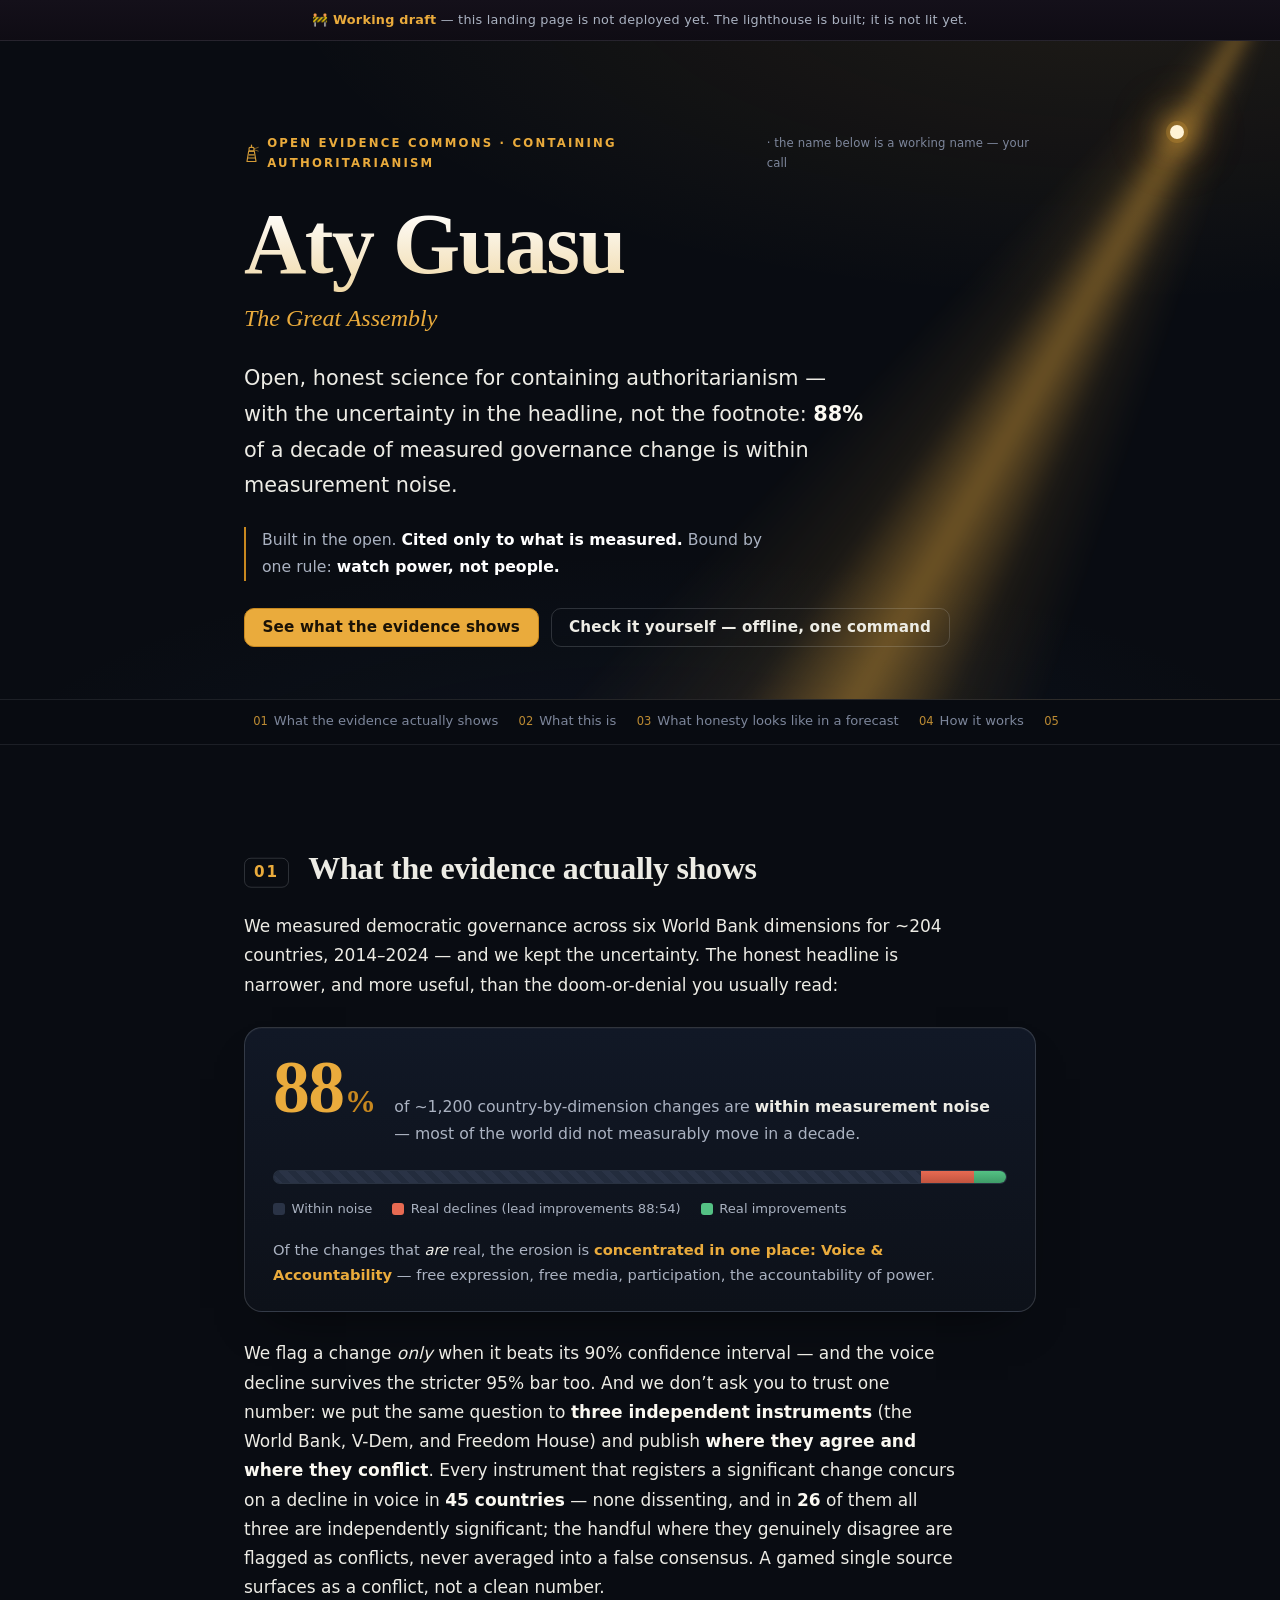
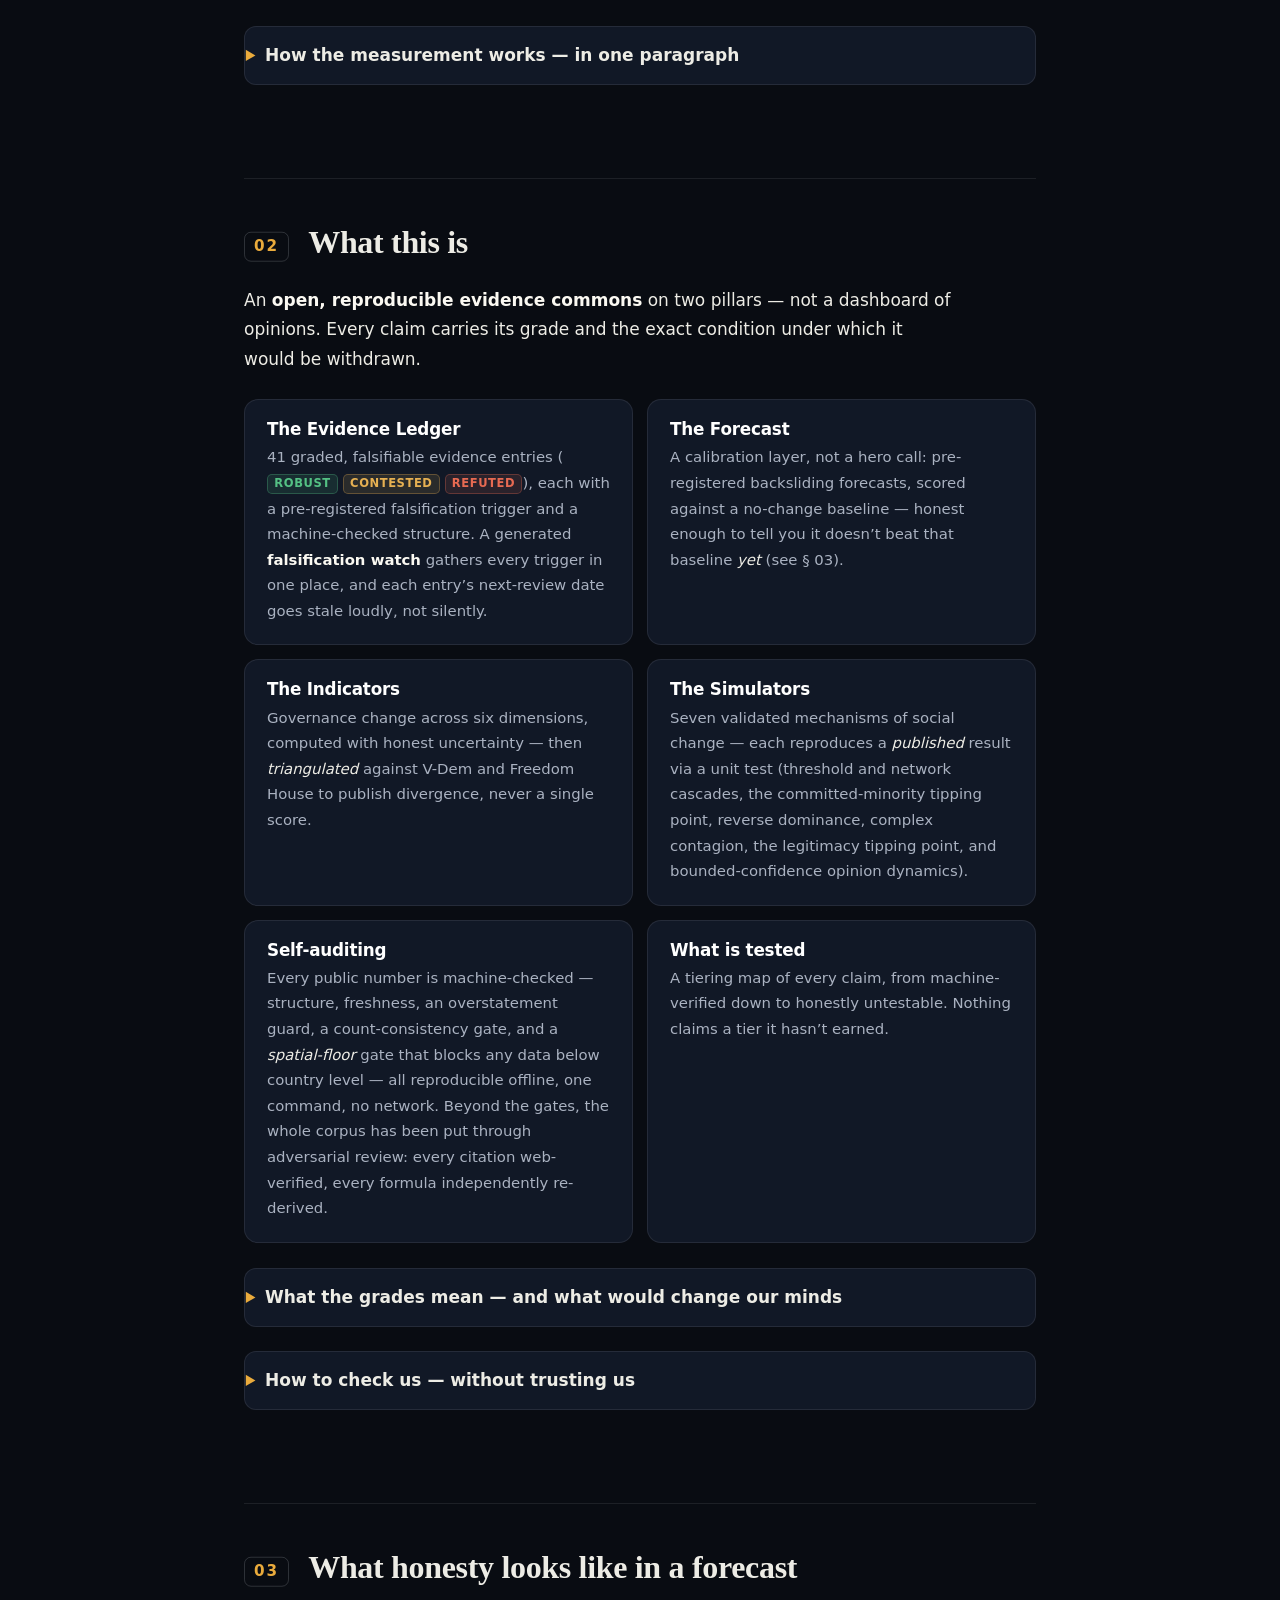
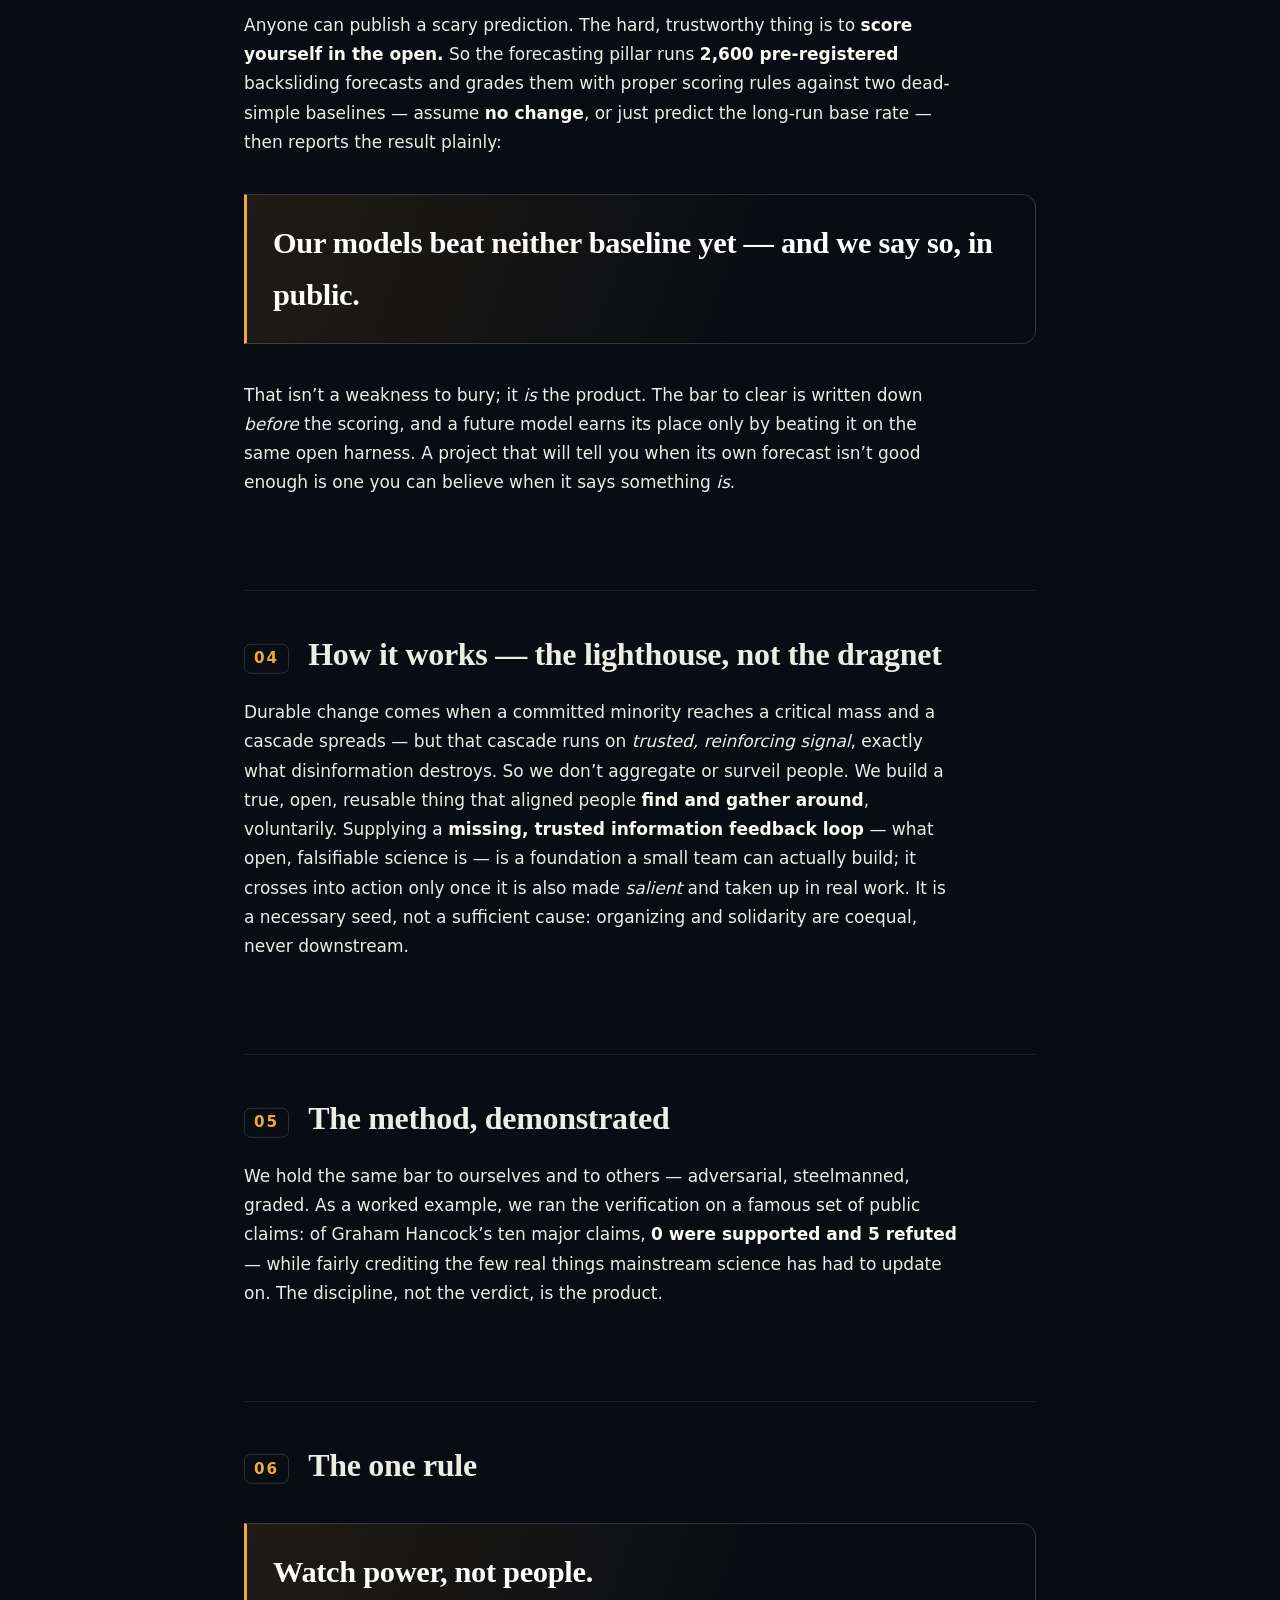
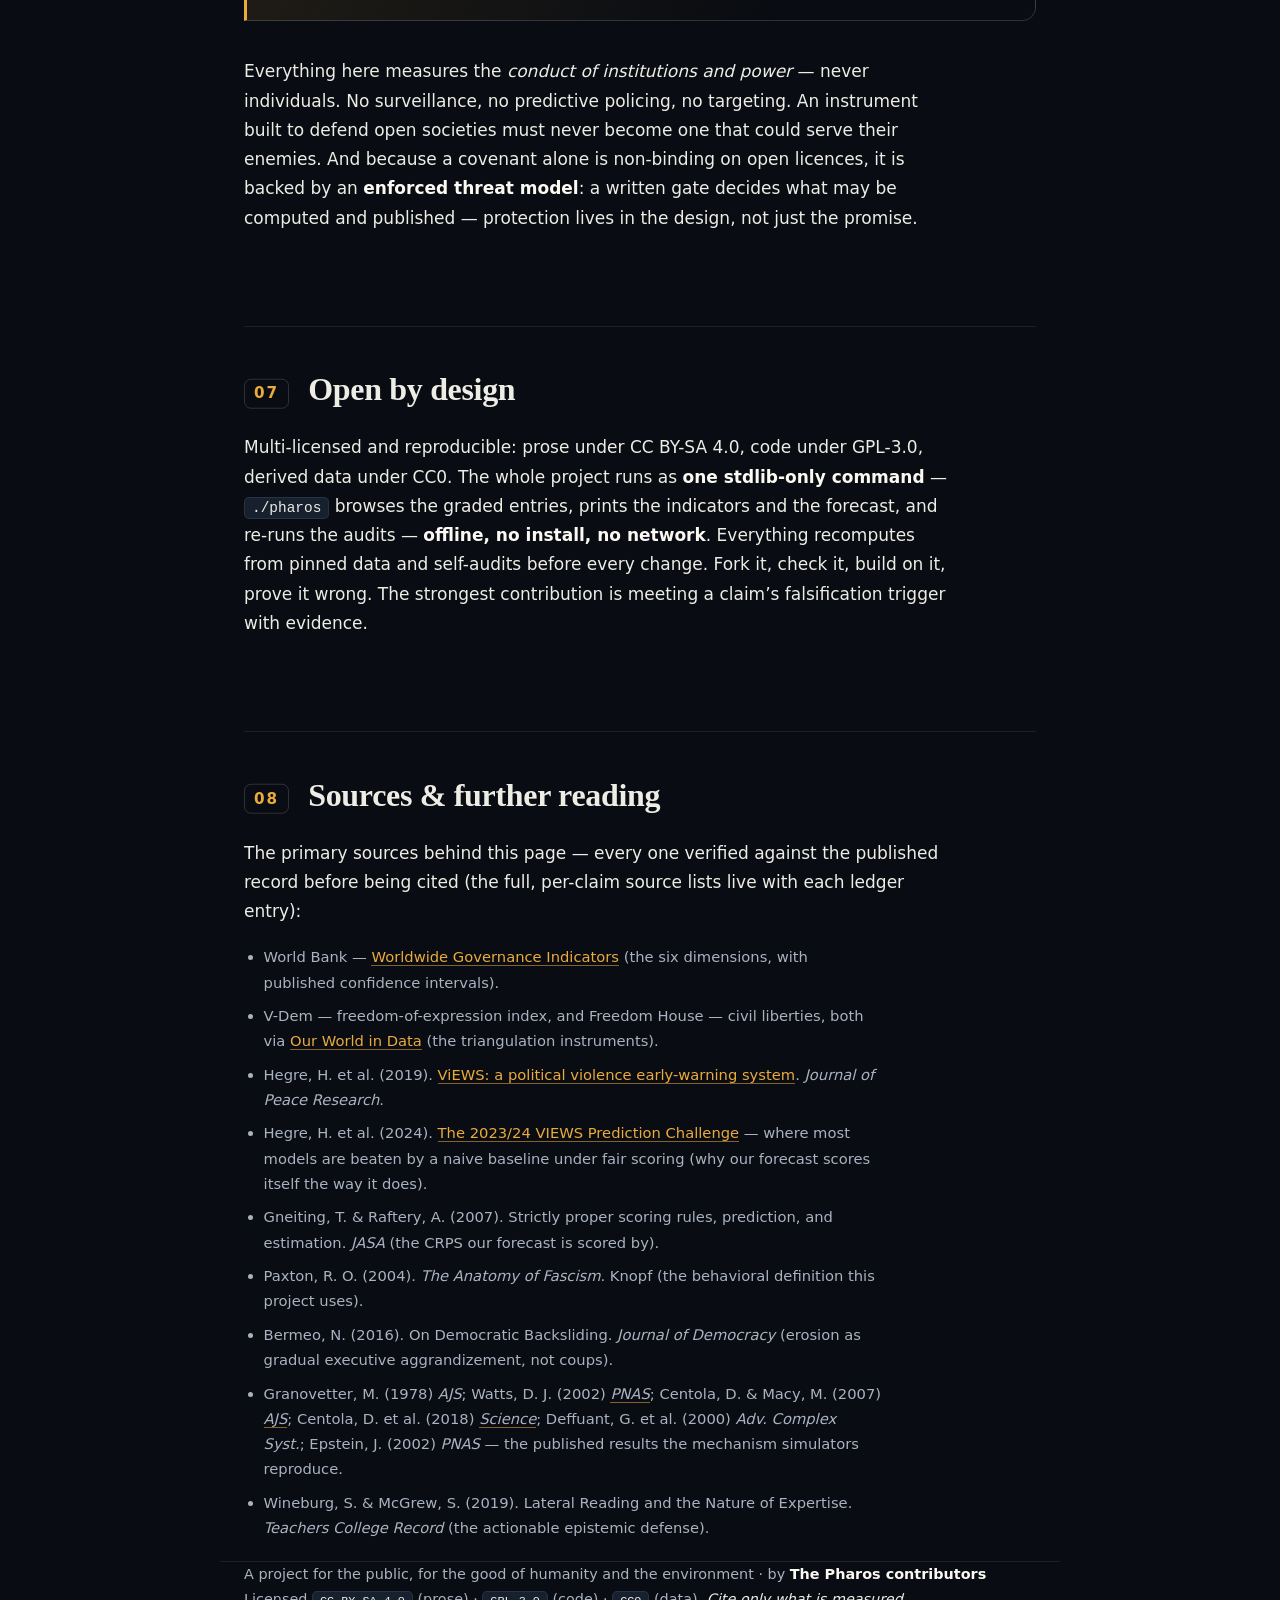
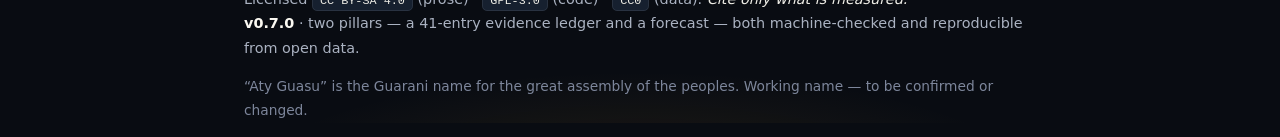
==== site/index.html @ 2fa25368 "Pharos 0.7.0 — first public release Pharos — Science Against Authoritarianism: an open, falsifiable " ====
<!DOCTYPE html>
<!--
SPDX-FileCopyrightText: 2026 The Pharos contributors
SPDX-License-Identifier: CC-BY-SA-4.0
Working draft of the project's public landing page. NOT deployed — see site/README.md.
-->
<html lang="en">
<head>
  <meta charset="utf-8">
  <meta name="viewport" content="width=device-width, initial-scale=1">
  <meta name="theme-color" content="#090c12">
  <title>Aty Guasu — open, honest science against authoritarianism</title>
  <meta name="description" content="An open, reproducible evidence commons for containing authoritarianism — cited only to what is measured, bound by one rule: watch power, not people.">

  <!-- Social card. Without these a shared link unfurls as a bare URL. The domain-independent
       tags work today; og:url / og:image / canonical need an absolute origin, and the domain
       (like the name) is still undecided — asserting an unregistered domain would be
       a false claim on a page about not making false claims. At gate-open, set the origin and
       uncomment the block below, then ship a 1200x630 social-card.png. -->
  <meta property="og:type" content="website">
  <meta property="og:site_name" content="Aty Guasu">
  <meta property="og:locale" content="en_US">
  <meta property="og:title" content="An evidence commons that publishes its own noise floor">
  <meta property="og:description" content="Governance evidence with the uncertainty kept in the headline: 88% of a decade's measured change is within measurement noise. Graded, falsifiable, reproducible offline. Watch power, not people.">
  <!-- 'summary' until social-card.png ships at gate-open — declaring a large-image card
       with no image renders broken on several platforms; flip with the ORIGIN block below. -->
  <meta name="twitter:card" content="summary">
  <meta name="twitter:title" content="An evidence commons that publishes its own noise floor">
  <meta name="twitter:description" content="88% of a decade's measured governance change is within measurement noise — and we lead with that. Graded, falsifiable, reproducible offline.">
  <!-- At gate-open, replace ORIGIN and uncomment:
  <link rel="canonical" href="ORIGIN/">
  <meta property="og:url" content="ORIGIN/">
  <meta property="og:image" content="ORIGIN/social-card.png">
  <meta property="og:image:type" content="image/png">
  <meta property="og:image:width" content="1200">
  <meta property="og:image:height" content="630">
  <meta property="og:image:alt" content="Aty Guasu — 88% of a decade's measured governance change is within measurement noise.">
  <meta name="twitter:image" content="ORIGIN/social-card.png">
  -->

  <!-- Favicon: the hero lighthouse mark, inline as a data URI — no extra file, no request. -->
  <link rel="icon" href="data:image/svg+xml,%3Csvg xmlns='http://www.w3.org/2000/svg' viewBox='0 0 24 24'%3E%3Crect width='24' height='24' rx='5' fill='%23090c12'/%3E%3Cg fill='none' stroke='%23eaab3c' stroke-width='1.4' stroke-linejoin='round' stroke-linecap='round'%3E%3Cpath d='M8 21 L10 8 H14 L16 21 Z'/%3E%3Cpath d='M10 12 H14 M9.4 16 H14.6'/%3E%3Crect x='9.6' y='4' width='4.8' height='4' rx='1'/%3E%3Cpath d='M12 4 V1.8'/%3E%3Cpath d='M14.4 5.2 L19 4 M14.4 6.8 L19 8' opacity='.6'/%3E%3C/g%3E%3C/svg%3E">
  <link rel="stylesheet" href="style.css">
</head>
<body>
  <a class="skip" href="#main">Skip to content</a>
  <div class="banner"><span aria-hidden="true">🚧</span> <strong>Working draft</strong> — this landing page is not deployed yet. The lighthouse is built; it is not lit yet.</div>

  <header class="hero">
    <span class="beam-cone" aria-hidden="true"></span>
    <span class="lamp" aria-hidden="true"></span>
    <div class="wrap">
      <p class="eyebrow">
        <svg class="mark" width="15" height="20" viewBox="0 0 16 20" fill="none" aria-hidden="true">
          <path d="M3.2 19 L5 8 H11 L12.8 19 Z" stroke="currentColor" stroke-width="1.2" stroke-linejoin="round"/>
          <path d="M5 12 H11 M4.2 15.4 H11.8" stroke="currentColor" stroke-width="1.1"/>
          <rect x="5.4" y="4" width="5.2" height="4" rx="1" stroke="currentColor" stroke-width="1.2"/>
          <path d="M8 4 V1.6" stroke="currentColor" stroke-width="1.2" stroke-linecap="round"/>
          <path d="M11 5.4 L15.2 4 M11 6.6 L15.2 8" stroke="currentColor" stroke-width="1" stroke-linecap="round" opacity=".6"/>
        </svg>
        <span>Open evidence commons · containing authoritarianism</span>
        <span class="wn">· the name below is a working name — your call</span>
      </p>
      <h1>Aty Guasu</h1>
      <p class="subtitle">The Great Assembly</p>
      <p class="lede">Open, honest science for containing authoritarianism — with the uncertainty in the headline, not the footnote: <b>88%</b> of a decade of measured governance change is within measurement noise.</p>
      <p class="rule">Built in the open. <b>Cited only to what is measured.</b> Bound by one rule: <b>watch power, not people.</b></p>
      <p class="cta">
        <a class="btn btn-primary" href="#evidence">See what the evidence shows</a>
        <a class="btn btn-ghost" href="#open">Check it yourself — offline, one command</a>
      </p>
    </div>
  </header>


  <nav class="secnav" aria-label="Sections">
    <div class="secnav-inner">
      <a href="#evidence"><span class="secnav-n">01</span>What the evidence actually shows</a>
      <a href="#what-this-is"><span class="secnav-n">02</span>What this is</a>
      <a href="#forecast"><span class="secnav-n">03</span>What honesty looks like in a forecast</a>
      <a href="#how-it-works"><span class="secnav-n">04</span>How it works</a>
      <a href="#method"><span class="secnav-n">05</span>The method, demonstrated</a>
      <a href="#one-rule"><span class="secnav-n">06</span>The one rule</a>
      <a href="#open"><span class="secnav-n">07</span>Open by design</a>
      <a href="#sources"><span class="secnav-n">08</span>Sources &amp; further reading</a>
    </div>
  </nav>
  <main class="wrap" id="main">

    <h2 id="evidence"><span class="num" aria-hidden="true">01</span>What the evidence actually shows</h2>
    <p>We measured democratic governance across six World Bank dimensions for ~204 countries,
      2014&ndash;2024 &mdash; and we kept the uncertainty. The honest headline is narrower, and more
      useful, than the doom-or-denial you usually read:</p>

    <div class="finding">
      <div class="finding-head">
        <div class="bignum">88<span>%</span></div>
        <p class="finding-sub">of ~1,200 country-by-dimension changes are <b>within measurement noise</b> &mdash;
          most of the world did not measurably move in a decade.</p>
      </div>
      <div class="bar" role="img" aria-label="Of all governance changes: 88% within measurement noise, about 7% real declines, about 4% real improvements.">
        <span class="seg seg-noise"   style="width:88.4%"></span>
        <span class="seg seg-decline" style="width:7.2%"></span>
        <span class="seg seg-improve" style="width:4.4%"></span>
      </div>
      <ul class="legend">
        <li><i class="sw sw-noise"></i> Within noise</li>
        <li><i class="sw sw-decline"></i> Real declines (lead improvements 88:54)</li>
        <li><i class="sw sw-improve"></i> Real improvements</li>
      </ul>
      <p class="finding-note">Of the changes that <em>are</em> real, the erosion is
        <b>concentrated in one place: Voice &amp; Accountability</b> &mdash; free expression, free media,
        participation, the accountability of power.</p>
    </div>

    <p>We flag a change <em>only</em> when it beats its 90% confidence interval &mdash; and the voice
      decline survives the stricter 95% bar too. And we don&rsquo;t ask you to trust one number: we put the
      same question to <b>three independent instruments</b> (the World Bank, V-Dem, and Freedom House) and
      publish <b>where they agree and where they conflict</b>. Every instrument that registers a
      significant change concurs on a decline in voice in <b>45 countries</b> &mdash; none dissenting, and
      in <b>26</b> of them all three are independently significant; the handful where they genuinely
      disagree are flagged as conflicts, never averaged into a false consensus. A gamed single source
      surfaces as a conflict, not a clean number.</p>

    <details class="fold">
      <summary>How the measurement works &mdash; in one paragraph</summary>
      <p>For each country and governance dimension, we take the change in the published 0&ndash;100 score
        from 2014 to 2024. The World Bank publishes a 90% confidence interval with every score; from it we
        derive the standard error and test the change with a two-sided z-test, flagging <em>decline</em> or
        <em>improvement</em> only when the change exceeds what the combined measurement uncertainty allows.
        Deliberately conservative: anything smaller stays unflagged, because it could be noise. The voice
        finding is stress-tested twice more &mdash; it survives the stricter 95% bar and an alternative
        time window &mdash; and the full method, code, and data ship in the repository, reproducible
        offline with one command.</p>
    </details>

    <h2 id="what-this-is"><span class="num" aria-hidden="true">02</span>What this is</h2>
    <p>An <b>open, reproducible evidence commons</b> on two pillars &mdash; not a dashboard of opinions.
      Every claim carries its grade and the exact condition under which it would be withdrawn.</p>
    <div class="grid">
      <div class="card"><h3>The Evidence Ledger</h3><p>41 graded, falsifiable evidence entries
        (<span class="grade g-robust">ROBUST</span> <span class="grade g-contested">CONTESTED</span>
        <span class="grade g-refuted">REFUTED</span>), each with a pre-registered falsification trigger and
        a machine-checked structure. A generated <b>falsification watch</b> gathers every trigger in one
        place, and each entry&rsquo;s next-review date goes stale loudly, not silently.</p></div>
      <div class="card"><h3>The Forecast</h3><p>A calibration layer, not a hero call: pre-registered
        backsliding forecasts, scored against a no-change baseline &mdash; honest enough to tell you it
        doesn&rsquo;t beat that baseline <em>yet</em> (see &sect;&nbsp;03).</p></div>
      <div class="card"><h3>The Indicators</h3><p>Governance change across six dimensions, computed with
        honest uncertainty &mdash; then <em>triangulated</em> against V-Dem and Freedom House to publish
        divergence, never a single score.</p></div>
      <div class="card"><h3>The Simulators</h3><p>Seven validated mechanisms of social change &mdash; each
        reproduces a <em>published</em> result via a unit test (threshold and network cascades, the
        committed-minority tipping point, reverse dominance, complex contagion, the legitimacy tipping
        point, and bounded-confidence opinion dynamics).</p></div>
      <div class="card"><h3>Self-auditing</h3><p>Every public number is machine-checked &mdash;
        structure, freshness, an overstatement guard, a count-consistency gate, and a
        <em>spatial-floor</em> gate that blocks any data below country level &mdash; all reproducible
        offline, one command, no network. Beyond the gates, the whole corpus has been put through
        adversarial review: every citation web-verified, every formula independently re-derived.</p></div>
      <div class="card"><h3>What&nbsp;is&nbsp;tested</h3><p>A tiering map of every claim, from
        machine-verified down to honestly untestable. Nothing claims a tier it hasn&rsquo;t earned.</p></div>
    </div>

    <details class="fold">
      <summary>What the grades mean &mdash; and what would change our minds</summary>
      <dl class="grades">
        <dt><span class="grade g-robust">ROBUST</span></dt>
        <dd>Verified against primary sources; uncontested, or convergent across independent lines of evidence.</dd>
        <dt><span class="grade g-contested">CONTESTED</span></dt>
        <dd>Real evidence on both sides &mdash; replication failures or unresolved expert dispute. Reported as live, not settled.</dd>
        <dt><span class="grade g-refuted">REFUTED</span></dt>
        <dd>Fails verification. Kept on the record so no one builds on it twice.</dd>
        <dt><span class="grade g-open">OPEN</span></dt>
        <dd>The evidence does not yet answer the question &mdash; and we say so.</dd>
      </dl>
      <p>Every entry also pre-registers its <b>falsification trigger</b> &mdash; the specific observation
        that would downgrade it. Meet a trigger with evidence and the grade moves: in public, dated, and
        credited. That is the difference between an evidence commons and advocacy.</p>
    </details>

    <details class="fold">
      <summary>How to check us &mdash; without trusting us</summary>
      <p>Trust should be <em>checkable</em>, not requested. The signals, each verifiable on your own
        machine, offline: <b>self-correction on the record</b> &mdash; a REFUTED grade kept in public view,
        a forecast whose published headline is its own negative result, and adversarial review rounds whose
        findings against <em>our own work</em> are documented with their fixes. <b>Byte-exact
        reproduction</b> &mdash; one command recomputes everything from pinned snapshots with no network and
        fails on any drift between code, data, and prose. <b>Pre-registered falsifiability</b> &mdash; every
        entry&rsquo;s &ldquo;what would change our minds&rdquo; collected in one watchlist.
        <b>Uncertainty as the headline</b> &mdash; the noise floor is the most prominent number we publish,
        and disagreement between instruments is surfaced, never blended. <b>No funder to please</b> &mdash;
        currently unfunded and independent; if that ever changes, disclosure comes first.</p>
      <p>The full list, one verification command per signal, ships in the repo as
        <code>docs/TRUST_SIGNALS.md</code>. The one-command version: <code>make verify-offline</code>.</p>
    </details>

    <h2 id="forecast"><span class="num" aria-hidden="true">03</span>What honesty looks like in a forecast</h2>
    <p>Anyone can publish a scary prediction. The hard, trustworthy thing is to <b>score yourself in the
      open.</b> So the forecasting pillar runs <b>2,600 pre-registered</b> backsliding forecasts and grades
      them with proper scoring rules against two dead-simple baselines &mdash; assume <b>no change</b>, or
      just predict the long-run base rate &mdash; then reports the result plainly:</p>
    <blockquote>Our models beat <b>neither</b> baseline yet &mdash; and we say so, in public.</blockquote>
    <p>That isn&rsquo;t a weakness to bury; it <em>is</em> the product. The bar to clear is written down
      <em>before</em> the scoring, and a future model earns its place only by beating it on the same open
      harness. A project that will tell you when its own forecast isn&rsquo;t good enough is one you can
      believe when it says something <em>is</em>.</p>

    <h2 id="how-it-works"><span class="num" aria-hidden="true">04</span>How it works &mdash; the lighthouse, not the dragnet</h2>
    <p>Durable change comes when a committed minority reaches a critical mass and a cascade spreads
      &mdash; but that cascade runs on <em>trusted, reinforcing signal</em>, exactly what disinformation
      destroys. So we don&rsquo;t aggregate or surveil people. We build a true, open, reusable thing that
      aligned people <b>find and gather around</b>, voluntarily. Supplying a <b>missing, trusted
      information feedback loop</b> &mdash; what open, falsifiable science is &mdash; is a foundation a
      small team can actually build; it crosses into action only once it is also made <em>salient</em>
      and taken up in real work. It is a necessary seed, not a sufficient cause:
      organizing and solidarity are coequal, never downstream.</p>

    <h2 id="method"><span class="num" aria-hidden="true">05</span>The method, demonstrated</h2>
    <p>We hold the same bar to ourselves and to others &mdash; adversarial, steelmanned, graded. As a
      worked example, we ran the verification on a famous set of public claims: of Graham Hancock&rsquo;s
      ten major claims, <b>0 were supported and 5 refuted</b> &mdash; while fairly crediting the few real
      things mainstream science has had to update on. The discipline, not the verdict, is the product.</p>

    <h2 id="one-rule"><span class="num" aria-hidden="true">06</span>The one rule</h2>
    <blockquote>Watch power, not people.</blockquote>
    <p>Everything here measures the <em>conduct of institutions and power</em> &mdash; never individuals.
      No surveillance, no predictive policing, no targeting. An instrument built to defend open societies
      must never become one that could serve their enemies. And because a covenant alone is non-binding on
      open licences, it is backed by an <b>enforced threat model</b>: a written gate decides what may be
      computed and published &mdash; protection lives in the design, not just the promise.</p>

    <h2 id="open"><span class="num" aria-hidden="true">07</span>Open by design</h2>
    <p>Multi-licensed and reproducible: prose under CC&nbsp;BY-SA&nbsp;4.0, code under GPL-3.0, derived
      data under CC0. The whole project runs as <b>one stdlib-only command</b> &mdash; <code>./pharos</code>
      browses the graded entries, prints the indicators and the forecast, and re-runs the audits &mdash;
      <b>offline, no install, no network</b>. Everything recomputes from pinned data and self-audits
      before every change. Fork it, check it, build on it, prove it wrong. The strongest contribution is
      meeting a claim&rsquo;s falsification trigger with evidence.</p>

    <h2 id="sources"><span class="num" aria-hidden="true">08</span>Sources &amp; further reading</h2>
    <p>The primary sources behind this page &mdash; every one verified against the published record before
      being cited (the full, per-claim source lists live with each ledger entry):</p>
    <ul class="refs">
      <li>World Bank &mdash; <a href="https://www.worldbank.org/en/publication/worldwide-governance-indicators" rel="noopener">Worldwide Governance Indicators</a> (the six dimensions, with published confidence intervals).</li>
      <li>V-Dem &mdash; freedom-of-expression index, and Freedom House &mdash; civil liberties, both via <a href="https://ourworldindata.org" rel="noopener">Our World in Data</a> (the triangulation instruments).</li>
      <li>Hegre, H. et&nbsp;al. (2019). <a href="https://journals.sagepub.com/doi/full/10.1177/0022343319823860" rel="noopener">ViEWS: a political violence early-warning system</a>. <em>Journal of Peace Research</em>.</li>
      <li>Hegre, H. et&nbsp;al. (2024). <a href="https://arxiv.org/abs/2407.11045" rel="noopener">The 2023/24 VIEWS Prediction Challenge</a> &mdash; where most models are beaten by a naive baseline under fair scoring (why our forecast scores itself the way it does).</li>
      <li>Gneiting, T. &amp; Raftery, A. (2007). Strictly proper scoring rules, prediction, and estimation. <em>JASA</em> (the CRPS our forecast is scored by).</li>
      <li>Paxton, R. O. (2004). <em>The Anatomy of Fascism</em>. Knopf (the behavioral definition this project uses).</li>
      <li>Bermeo, N. (2016). On Democratic Backsliding. <em>Journal of Democracy</em> (erosion as gradual executive aggrandizement, not coups).</li>
      <li>Granovetter, M. (1978) <em>AJS</em>; Watts, D. J. (2002) <a href="https://www.pnas.org/doi/10.1073/pnas.082090499" rel="noopener"><em>PNAS</em></a>; Centola, D. &amp; Macy, M. (2007) <a href="https://www.journals.uchicago.edu/doi/10.1086/521848" rel="noopener"><em>AJS</em></a>; Centola, D. et&nbsp;al. (2018) <a href="https://www.science.org/doi/10.1126/science.aas8827" rel="noopener"><em>Science</em></a>; Deffuant, G. et&nbsp;al. (2000) <em>Adv. Complex Syst.</em>; Epstein, J. (2002) <em>PNAS</em> &mdash; the published results the mechanism simulators reproduce.</li>
      <li>Wineburg, S. &amp; McGrew, S. (2019). Lateral Reading and the Nature of Expertise. <em>Teachers College Record</em> (the actionable epistemic defense).</li>
    </ul>

  </main>

  <footer class="wrap">
    <p class="lic">A project for the public, for the good of humanity and the environment &middot;
      by <b>The Pharos contributors</b><br>
      Licensed <code>CC&nbsp;BY-SA&nbsp;4.0</code> (prose) &middot; <code>GPL-3.0</code> (code) &middot;
      <code>CC0</code> (data). <em>Cite only what is measured.</em><br>
      <b>v0.7.0</b> &middot; two pillars &mdash; a 41-entry evidence ledger and a forecast &mdash; both
      machine-checked and reproducible from open data.</p>
    <p class="small">&ldquo;Aty Guasu&rdquo; is the Guarani name for the great assembly of the peoples.
      Working name &mdash; to be confirmed or changed.</p>
  </footer>
</body>
</html>
---- site/style.css ----
/*
SPDX-FileCopyrightText: 2026 The Pharos contributors
SPDX-License-Identifier: CC-BY-SA-4.0

Night-observatory theme: the page is a lighthouse — a calm, dark vantage with
one warm beam. Dependency-free (system font stacks only), accessible, responsive,
motion-respectful. No web fonts, no JS required.
*/

:root {
  /* night palette */
  --bg:        #090c12;
  --bg-soft:   #0d1119;
  --panel:     #111826;
  --panel-2:   #16202f;
  --ink:       #edece5;
  --ink-soft:  #aab2c1;
  --ink-faint: #7d869b;  /* lightened from #6c7589 for WCAG AA contrast on the dark panels */
  --line:      rgba(236,239,247,0.085);
  --line-2:    rgba(236,239,247,0.16);

  /* the lighthouse beam */
  --beam:      #eaab3c;
  --beam-deep: #c8881f;
  --beam-glow: rgba(234,171,60,0.55);
  --beam-haze: rgba(234,171,60,0.10);

  /* evidence grades */
  --robust:    #54c184;
  --contested: #e6b052;
  --refuted:   #e76a52;

  --max: 840px;
  --serif: "Iowan Old Style", "Palatino Linotype", Palatino, "Book Antiqua", Georgia, "Times New Roman", serif;
  --sans:  system-ui, -apple-system, BlinkMacSystemFont, "Segoe UI", Roboto, Helvetica, Arial, sans-serif;
}

* { box-sizing: border-box; }
html { scroll-behavior: smooth; -webkit-text-size-adjust: 100%; }
body {
  margin: 0;
  background: var(--bg);
  color: var(--ink);
  font: 17px/1.72 var(--sans);
  -webkit-font-smoothing: antialiased;
  text-rendering: optimizeLegibility;
  overflow-x: hidden;
}
.wrap { max-width: var(--max); margin: 0 auto; padding: 0 24px; }
::selection { background: var(--beam-glow); color: #1a1206; }

a {
  color: var(--beam);
  text-decoration: none;
  border-bottom: 1px solid var(--beam-glow);
  transition: color .15s, border-color .15s, background .15s;
}
a:hover { color: #ffd178; border-bottom-color: var(--beam); }
a:focus-visible { outline: 2px solid var(--beam); outline-offset: 3px; border-radius: 2px; }

p { margin: 0 0 1.05em; }
b, strong { color: #fbf9f2; font-weight: 600; }
em { color: var(--ink); }

h1, h2, h3 { line-height: 1.15; letter-spacing: -.012em; font-weight: 600; }
h2 {
  font-family: var(--serif);
  font-size: clamp(1.5rem, 3.6vw, 2rem);
  font-weight: 600;
  letter-spacing: -.01em;
  margin: 2.9em 0 .7em;
  padding-top: 1.4em;
  border-top: 1px solid var(--line);
  display: flex;
  align-items: baseline;
  gap: .6em;
}
h2 .num {
  font: 600 .95rem/1 var(--sans);
  color: var(--beam);
  font-variant-numeric: tabular-nums;
  letter-spacing: .12em;
  padding: .42em .6em;
  border: 1px solid var(--line-2);
  border-radius: 7px;
  flex: none;
  transform: translateY(-.15em);
}
.muted { color: var(--ink-soft); }
.small { font-size: .86rem; }

/* ---- draft banner ---------------------------------------------------- */
.banner {
  background: linear-gradient(180deg, #14101a, #0f0c14);
  color: var(--ink-soft);
  text-align: center;
  font-size: .8rem;
  letter-spacing: .02em;
  padding: 9px 16px;
  border-bottom: 1px solid var(--line);
}
.banner strong { color: var(--beam); font-weight: 600; }

/* ---- hero ------------------------------------------------------------ */
header.hero {
  position: relative;
  isolation: isolate;
  overflow: hidden;
  padding: 92px 0 52px;
  border-bottom: 1px solid var(--line);
  background:
    radial-gradient(120% 90% at 88% -10%, var(--beam-haze), transparent 55%),
    radial-gradient(90% 70% at 50% 120%, rgba(40,80,140,.10), transparent 60%);
}
/* the beam — soft cone of light raked across the hero, behind the words */
.hero .beam-cone {
  position: absolute;
  top: -28%; right: -6%;
  width: 70vw; max-width: 760px; height: 150%;
  z-index: -1;
  pointer-events: none;
  background: conic-gradient(from 196deg at 92% 8%,
    transparent 0deg,
    var(--beam-haze) 6deg,
    var(--beam-glow) 12deg,
    var(--beam-haze) 18deg,
    transparent 26deg);
  filter: blur(8px);
  transform-origin: 92% 8%;
  animation: sweep 16s ease-in-out infinite;
}
@keyframes sweep {
  0%, 100% { transform: rotate(-7deg); opacity: .7; }
  50%      { transform: rotate(10deg); opacity: 1; }
}
/* the lamp glow at the source */
.hero .lamp {
  position: absolute;
  top: clamp(40px, 7vw, 84px); right: clamp(24px, 9vw, 96px);
  width: 14px; height: 14px; border-radius: 50%;
  background: #fff3d6;
  box-shadow: 0 0 0 4px rgba(234,171,60,.22), 0 0 28px 8px var(--beam-glow), 0 0 60px 18px var(--beam-haze);
  z-index: -1;
  animation: pulse 5.5s ease-in-out infinite;
}
@keyframes pulse { 0%,100% { opacity: .85; } 50% { opacity: 1; transform: scale(1.12); } }
@media (prefers-reduced-motion: reduce) {
  .hero .beam-cone, .hero .lamp { animation: none; }
}

.eyebrow {
  display: flex; align-items: center; gap: .7em;
  font-size: .73rem; text-transform: uppercase; letter-spacing: .19em;
  color: var(--beam); margin: 0 0 22px; font-weight: 600;
}
.eyebrow .mark { flex: none; color: var(--beam); opacity: .9; }
.eyebrow .wn { color: var(--ink-faint); text-transform: none; letter-spacing: .01em; font-weight: 500; }
h1 {
  font-family: var(--serif);
  font-size: clamp(3rem, 11vw, 5.4rem);
  font-weight: 600;
  margin: 0;
  letter-spacing: -.02em;
  background: linear-gradient(180deg, #fff 12%, #f0d9a8 96%);
  -webkit-background-clip: text; background-clip: text;
  -webkit-text-fill-color: transparent;
}
.subtitle {
  font-family: var(--serif); font-style: italic;
  font-size: clamp(1.15rem, 3vw, 1.5rem);
  color: var(--beam); margin: .15em 0 .9em; font-weight: 500;
}
.lede { font-size: clamp(1.12rem, 2.4vw, 1.3rem); max-width: 30em; color: var(--ink); margin-bottom: 1.1em; }
.rule {
  font-size: .98rem; color: var(--ink-soft); margin: 0;
  max-width: 34em; padding-left: 16px; border-left: 2px solid var(--beam-deep);
}
.rule b { color: #fff; }

/* ---- main flow ------------------------------------------------------- */
main { padding-bottom: 1em; }
main h2:first-of-type { border-top: none; padding-top: .4em; }

/* ---- the finding visual --------------------------------------------- */
.finding {
  background: linear-gradient(180deg, var(--panel), var(--bg-soft));
  border: 1px solid var(--line-2);
  border-radius: 18px;
  padding: 26px 28px 24px;
  margin: 1.6em 0;
  box-shadow: 0 1px 0 rgba(255,255,255,.03) inset, 0 24px 48px -28px rgba(0,0,0,.7);
}
.finding-head { display: flex; align-items: baseline; gap: 20px; flex-wrap: wrap; }
.bignum {
  font: 600 clamp(3.2rem, 9vw, 4.6rem)/.9 var(--serif);
  color: var(--beam);
  font-variant-numeric: tabular-nums;
  letter-spacing: -.02em;
}
.bignum span { font-size: .42em; color: var(--beam-deep); margin-left: .04em; }
.finding-sub { flex: 1 1 16em; color: var(--ink-soft); margin: .3em 0 0; font-size: .98rem; }
.finding-sub b { color: var(--ink); }

.bar {
  display: flex; height: 14px; margin: 22px 0 14px;
  border-radius: 8px; overflow: hidden;
  background: var(--panel-2); border: 1px solid var(--line);
}
.seg { height: 100%; }
.seg-noise   { background: repeating-linear-gradient(45deg, #2a3346, #2a3346 6px, #232c3d 6px, #232c3d 12px); }
.seg-decline { background: linear-gradient(180deg, var(--refuted), #c2543f); }
.seg-improve { background: linear-gradient(180deg, var(--robust), #3f9c68); }

.legend { display: flex; flex-wrap: wrap; gap: 8px 20px; margin: 0; padding: 0; list-style: none; font-size: .82rem; color: var(--ink-soft); }
.legend li { display: flex; align-items: center; gap: .5em; }
.sw { width: 12px; height: 12px; border-radius: 3px; flex: none; }
.sw-noise   { background: #2a3346; }
.sw-decline { background: var(--refuted); }
.sw-improve { background: var(--robust); }
.finding-note { margin: 16px 0 0; font-size: .92rem; color: var(--ink-soft); }
.finding-note b { color: var(--beam); font-weight: 600; }

/* ---- cards ----------------------------------------------------------- */
.grid { display: grid; grid-template-columns: 1fr 1fr; gap: 14px; margin: 1.5em 0; }
@media (max-width: 600px) { .grid { grid-template-columns: 1fr; } }
.card {
  position: relative;
  background: var(--panel);
  border: 1px solid var(--line);
  border-radius: 14px;
  padding: 20px 22px;
  transition: transform .18s ease, border-color .18s ease, background .18s ease;
}
.card::before {
  content: ""; position: absolute; left: 0; top: 18px; bottom: 18px;
  width: 2px; border-radius: 2px; background: var(--beam-deep); opacity: 0; transition: opacity .18s;
}
.card:hover { transform: translateY(-3px); border-color: var(--line-2); background: var(--panel-2); }
.card:hover::before { opacity: 1; }
.card h3 { margin: 0 0 .35em; font-size: 1.05rem; color: #fff; }
.card p { margin: 0; color: var(--ink-soft); font-size: .93rem; }

/* ---- grade pills ----------------------------------------------------- */
.grade {
  display: inline-block; font: 600 .72rem/1 var(--sans);
  letter-spacing: .05em; padding: .32em .55em; border-radius: 5px;
  vertical-align: middle;
}
.g-robust    { color: var(--robust);    background: rgba(84,193,132,.12);  border: 1px solid rgba(84,193,132,.3); }
.g-contested { color: var(--contested); background: rgba(230,176,82,.12);  border: 1px solid rgba(230,176,82,.3); }
.g-refuted   { color: var(--refuted);   background: rgba(231,106,82,.12);  border: 1px solid rgba(231,106,82,.3); }
.g-open      { color: var(--ink-soft);  background: rgba(170,178,193,.10); border: 1px solid rgba(170,178,193,.3); }

/* ---- skip link (keyboard control) ------------------------------------ */
.skip {
  position: absolute; left: -9999px; top: 0;
  /* Stacks above the sticky section nav (z-index 20) as a defensive invariant. CORRECTION
     (on the record, per this project's discipline): an earlier commit claimed the focused
     skip link "rendered underneath the nav bar" at z-index 10 — that regression was
     impossible (.skip is absolute at document top; .secnav is sticky below a tall hero;
     they never overlap at any scroll position). The ordering is kept because future sticky
     chrome at the top edge WOULD collide; the historical claim is retracted. */
  z-index: 30; padding: 10px 16px; border-radius: 0 0 8px 0;
  background: var(--beam); color: #1a1206; font-weight: 600; border-bottom: none;
}
.skip:focus { left: 0; }

/* ---- disclosure folds (pure-HTML controls, no JS) --------------------- */
details.fold {
  margin: 1.4em 0;
  background: var(--panel);
  border: 1px solid var(--line);
  border-radius: 12px;
  padding: 0 20px;
  transition: border-color .18s;
}
details.fold[open] { border-color: var(--line-2); }
details.fold summary {
  cursor: pointer;
  padding: 14px 0;
  font-weight: 600;
  color: var(--ink);
  list-style-position: outside;
}
details.fold summary::marker { color: var(--beam); }
details.fold summary:hover { color: #ffd178; }
details.fold summary:focus-visible { outline: 2px solid var(--beam); outline-offset: 3px; border-radius: 4px; }
details.fold > p, details.fold > dl { margin-top: 2px; margin-bottom: 16px; color: var(--ink-soft); font-size: .95rem; }

/* ---- grade legend ------------------------------------------------------ */
dl.grades { margin: 6px 0 14px; }
dl.grades dt { margin: 12px 0 2px; }
dl.grades dd { margin: 0 0 4px; color: var(--ink-soft); font-size: .93rem; }

/* ---- references -------------------------------------------------------- */
ul.refs { margin: 0 0 1.2em; padding-left: 1.15em; }
ul.refs li { margin: 0 0 .55em; color: var(--ink-soft); font-size: .92rem; }
ul.refs li a { color: var(--beam); }
ul.refs li em { color: var(--ink-soft); }

/* ---- the one rule (covenant) ---------------------------------------- */
blockquote {
  margin: 1.2em 0; padding: 22px 26px;
  font-family: var(--serif); font-size: clamp(1.4rem, 4vw, 1.9rem);
  font-weight: 600; letter-spacing: -.01em; color: #fff;
  background: linear-gradient(110deg, rgba(234,171,60,.10), transparent 70%);
  border: 1px solid var(--line-2);
  border-left: 3px solid var(--beam);
  border-radius: 0 14px 14px 0;
}

/* ---- inline code chips in body copy ---------------------------------- */
main code {
  background: var(--panel-2); color: var(--ink);
  padding: 2px 7px; border-radius: 5px; font-size: .85em;
  border: 1px solid var(--line);
}

/* ---- footer ---------------------------------------------------------- */
footer {
  margin-top: 4em;
  border-top: 1px solid var(--line);
  padding: 34px 0 72px;
  color: var(--ink-soft);
  font-size: .9rem;
  background: radial-gradient(80% 120% at 50% 140%, var(--beam-haze), transparent 60%);
}
footer .lic { margin-bottom: 1em; }
footer .lic code {
  background: var(--panel-2); color: var(--ink);
  padding: 2px 7px; border-radius: 5px; font-size: .82em;
  border: 1px solid var(--line);
}
footer .small { color: var(--ink-faint); }

/* Section nav — a long single page needs a way to orient and to jump. Sticky, pure CSS
   (this site ships no JavaScript), horizontally scrollable on narrow screens so it never
   wraps into a wall of links. Section ids also make every section deep-linkable. */
.secnav {
  position: sticky; top: 0; z-index: 20;
  /* solid first as the fallback: a browser without color-mix would otherwise leave the bar
     transparent and let body text scroll through it. */
  background: var(--bg);
  background: color-mix(in srgb, var(--bg) 88%, transparent);
  backdrop-filter: blur(8px);
  border-bottom: 1px solid var(--line);
}
.secnav-inner {
  max-width: var(--max); margin: 0 auto; padding: 0 24px;
  display: flex; gap: 2px; overflow-x: auto; scrollbar-width: none;
}
.secnav-inner::-webkit-scrollbar { display: none; }
.secnav a {
  flex: 0 0 auto; display: inline-flex; align-items: baseline; gap: .45em;
  padding: .72em .7em; font-size: .82rem; color: var(--ink-faint);
  text-decoration: none; border-bottom: 2px solid transparent; white-space: nowrap;
}
.secnav a:hover { color: var(--ink); border-bottom-color: var(--beam-deep); }
/* :target styling gives the visited section a persistent marker after a jump. */
.secnav a:focus-visible { outline: 2px solid var(--beam); outline-offset: -2px; border-radius: 2px; }
.secnav-n { font-variant-numeric: tabular-nums; font-size: .72rem; color: var(--beam); opacity: .8; }
/* Sticky nav would otherwise hide the heading it just scrolled to. */
main h2 { scroll-margin-top: 4.2rem; }
@media (max-width: 600px) {
  .secnav a { padding: .66em .55em; font-size: .78rem; }
}

/* Hero call to action. The page previously gave a convinced stranger nothing to do; these are
   plain links (no JS, per the site's no-script rule). Each state sets its own border-color so
   the global `a:hover` bottom-border cannot leak through. */
.cta { display: flex; flex-wrap: wrap; gap: 12px; margin: 1.6em 0 0; }
.btn {
  display: inline-flex; align-items: center; gap: .5em;
  padding: .72em 1.15em; border-radius: 10px;
  font: 600 .95rem/1 var(--sans); letter-spacing: .01em;
  border: 1px solid transparent; text-decoration: none;
  transition: background .15s, border-color .15s, color .15s, transform .15s ease;
}
.btn-primary { background: var(--beam); color: #1a1206; border-color: var(--beam-deep); }
.btn-primary:hover { background: #ffd178; color: #1a1206; border-color: var(--beam-deep); transform: translateY(-2px); }
.btn-ghost { color: var(--ink); background: transparent; border-color: var(--line-2); }
.btn-ghost:hover { color: #ffd178; background: var(--beam-haze); border-color: var(--beam); transform: translateY(-2px); }
.btn:focus-visible { outline: 2px solid var(--beam); outline-offset: 3px; }

/* Reading measure: body prose ran the full 840px (~93 characters), well past the 60–75 that
   reads comfortably. Narrow the text rivers but leave the evidence objects (.finding, .grid,
   .bar, blockquote) full width — that asymmetry is the layout doing something deliberate. */
main > p, details.fold > p, dl.grades dd, ul.refs li { max-width: 66ch; }

/* A steady light, not a sweeping searchlight: a scanning beam is a surveillance gesture, and
   this project's one rule is watch power, not people. The lamp keeps the faintest breath. */
.hero .beam-cone { animation: none; transform: rotate(2deg); opacity: .82; }
.hero .lamp { animation: lamp-breath 14s ease-in-out infinite; }
@keyframes lamp-breath { 0%, 100% { opacity: .8 } 50% { opacity: .95 } }
@media (prefers-reduced-motion: reduce) {
  .btn:hover { transform: none; }
  .hero .lamp { animation: none; }
}
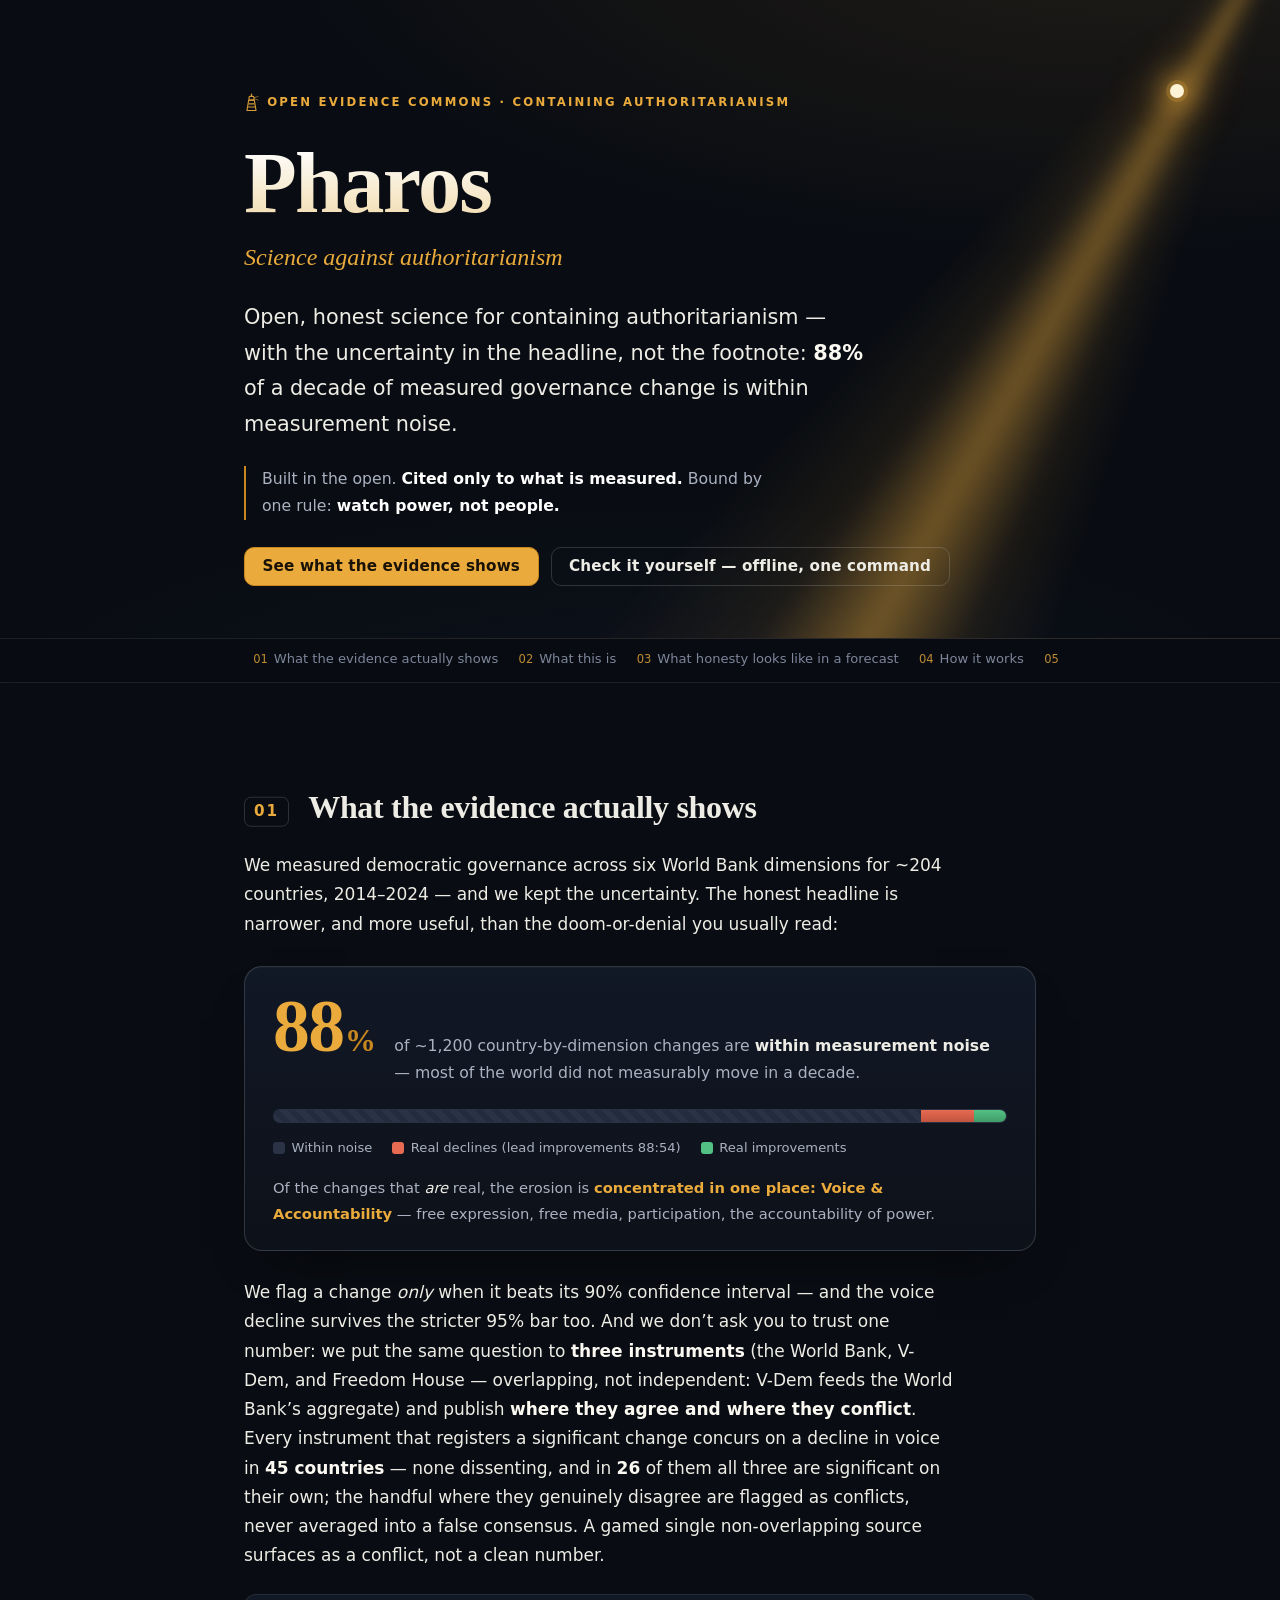
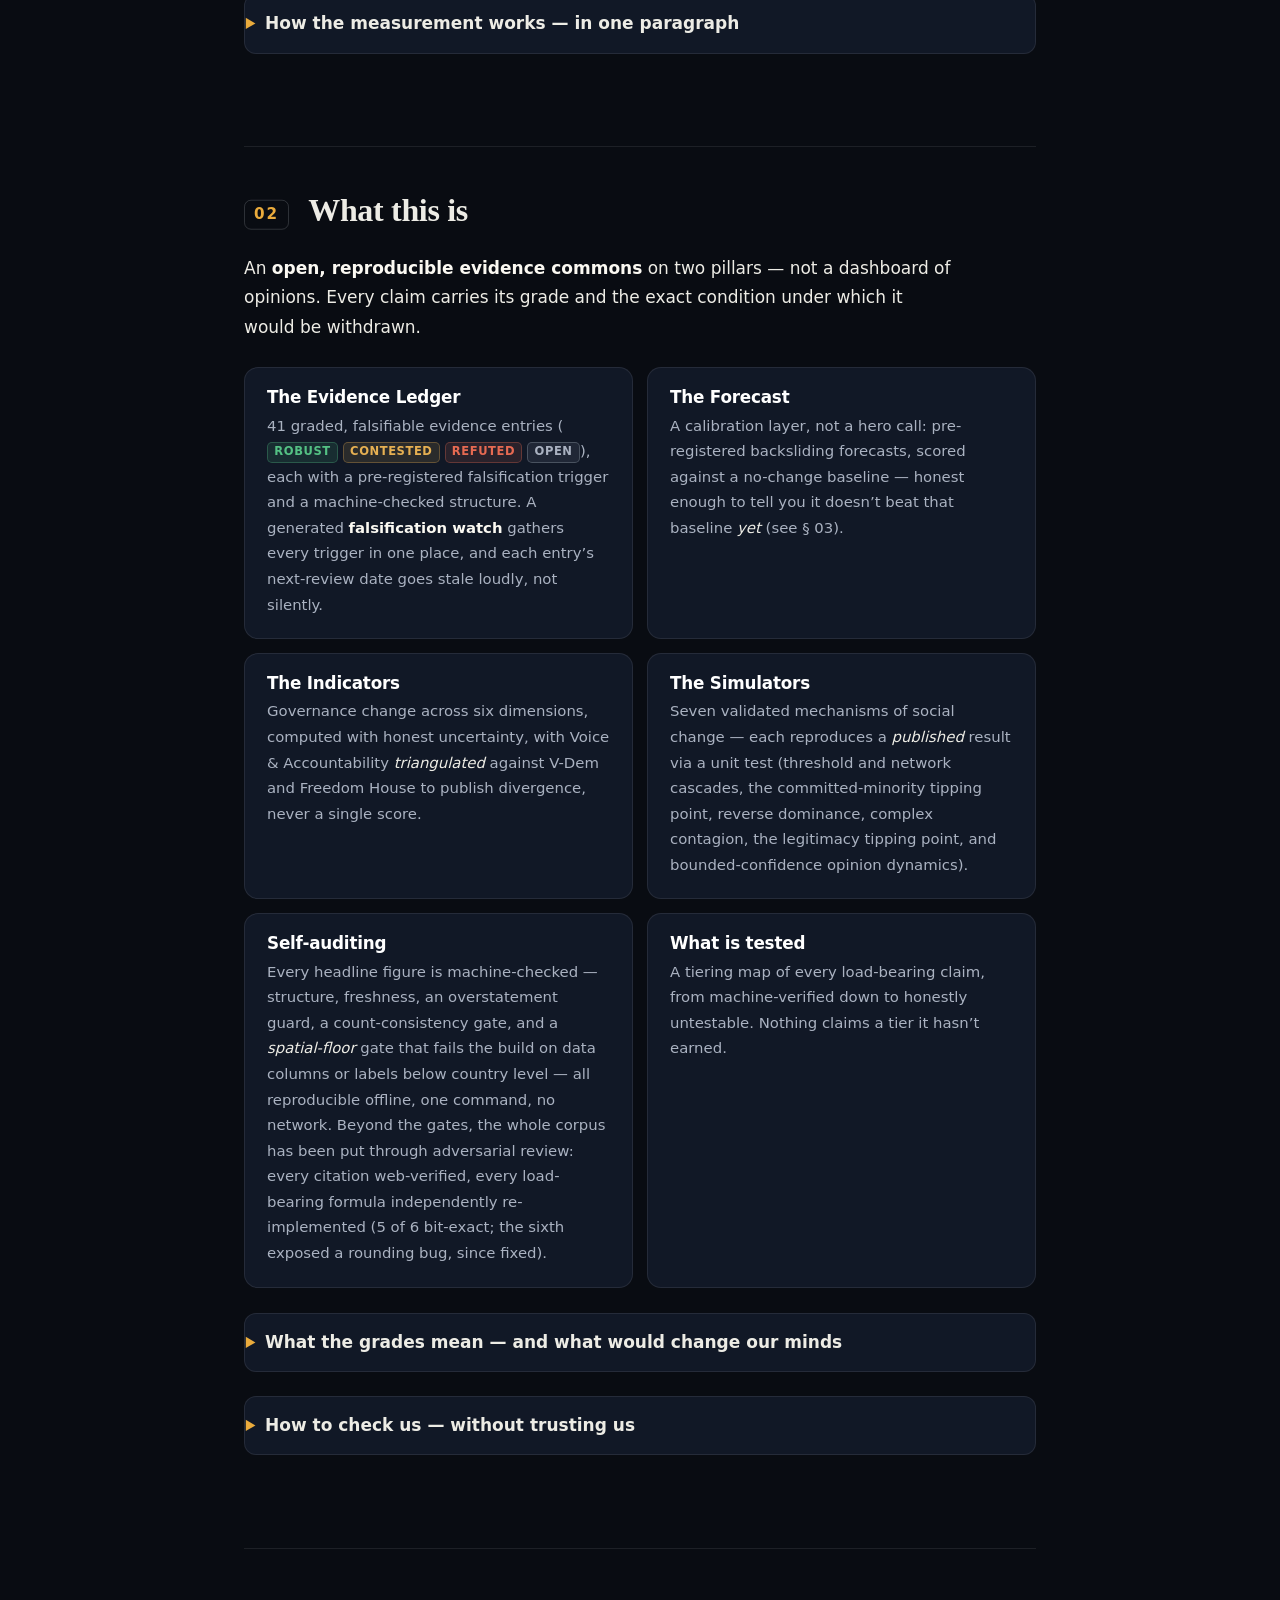
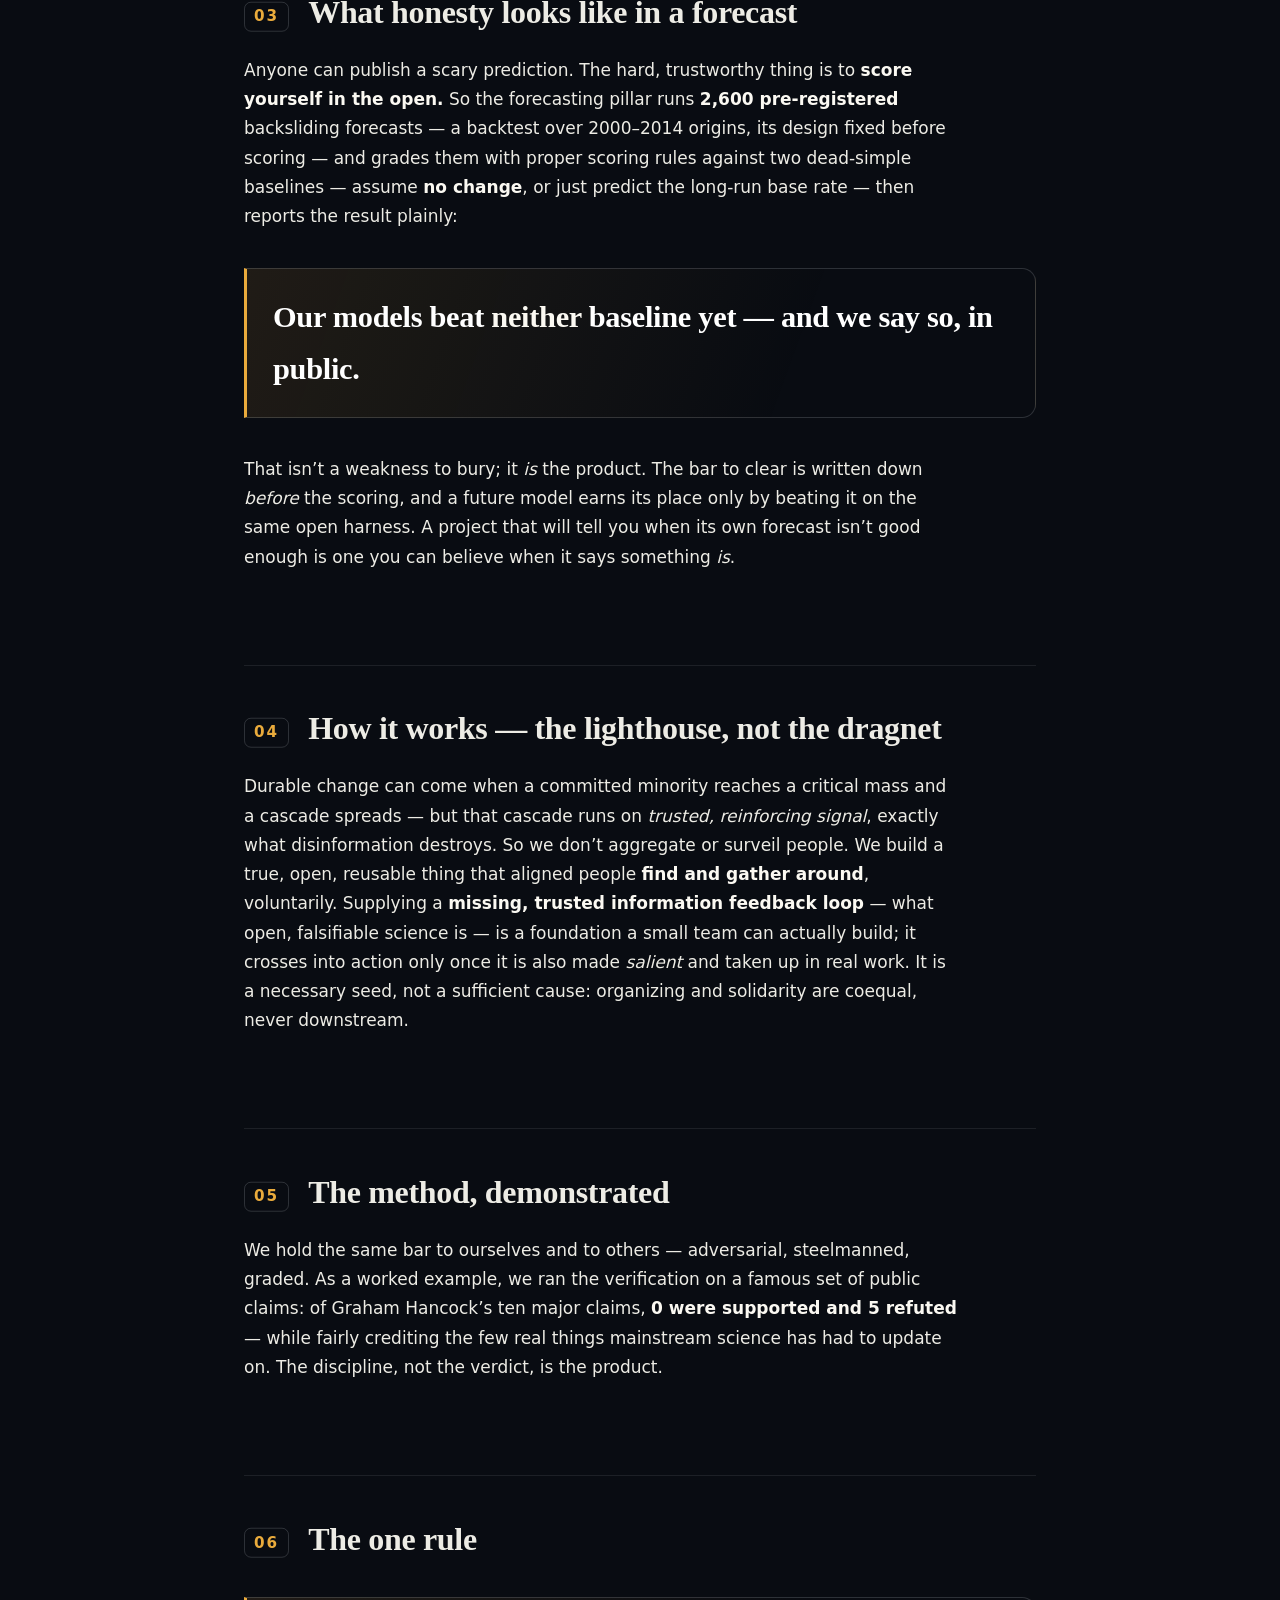
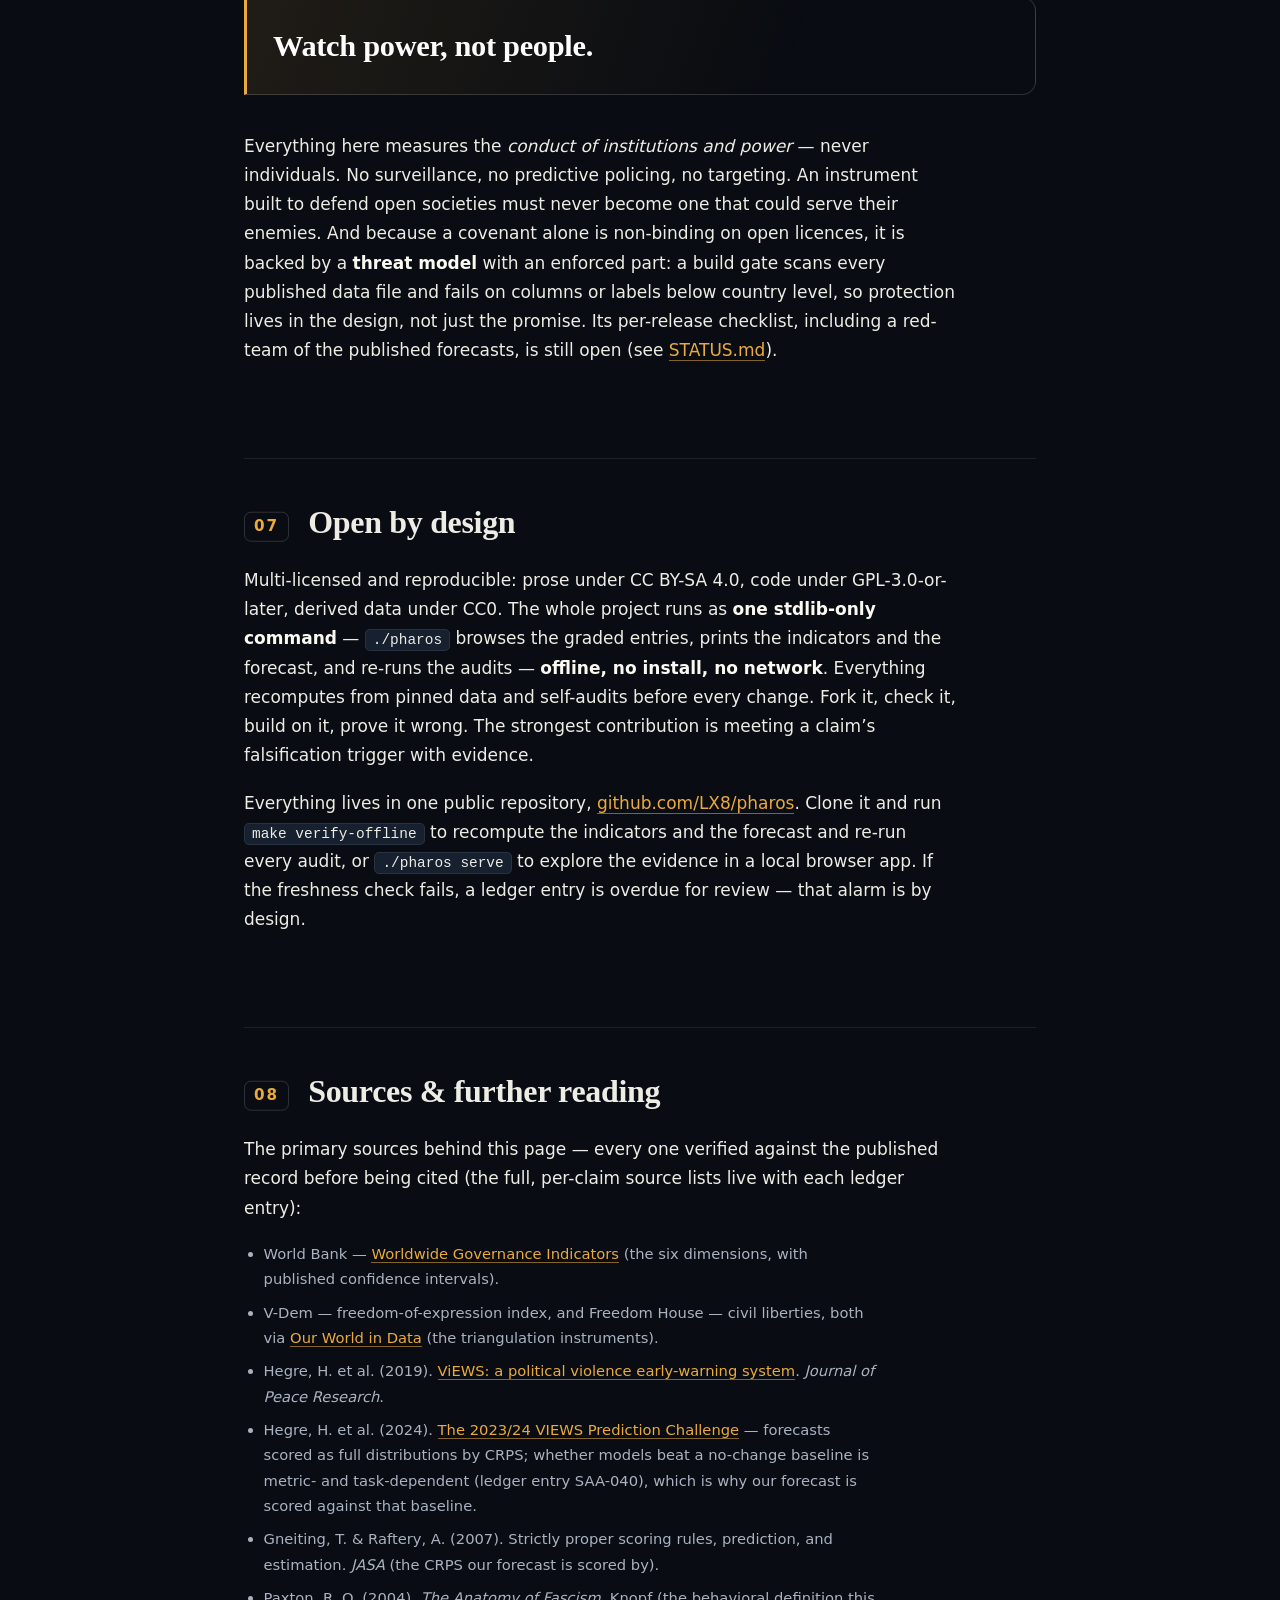
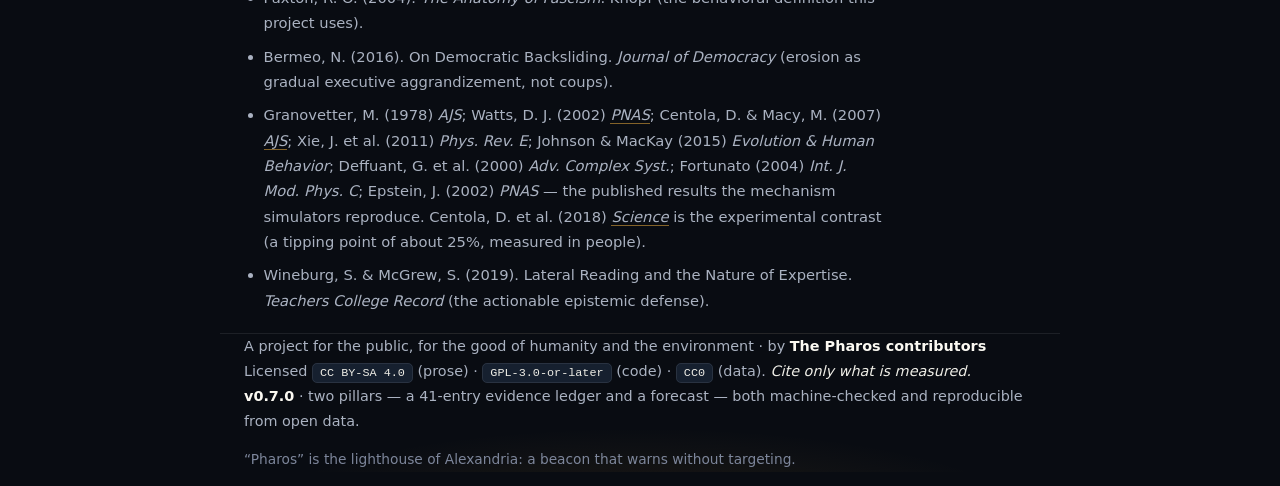
==== commit 66deea02: "Publish the landing page with GitHub Pages; align its wording with the project's records The landing" ====
--- a/site/index.html
+++ b/site/index.html
@@ -2,40 +2,39 @@
 <!--
 SPDX-FileCopyrightText: 2026 The Pharos contributors
 SPDX-License-Identifier: CC-BY-SA-4.0
-Working draft of the project's public landing page. NOT deployed — see site/README.md.
+The project's public landing page, published with GitHub Pages at https://lx8.github.io/pharos/ (see site/README.md).
 -->
 <html lang="en">
 <head>
   <meta charset="utf-8">
   <meta name="viewport" content="width=device-width, initial-scale=1">
   <meta name="theme-color" content="#090c12">
-  <title>Aty Guasu — open, honest science against authoritarianism</title>
+  <title>Pharos — open, honest science against authoritarianism</title>
   <meta name="description" content="An open, reproducible evidence commons for containing authoritarianism — cited only to what is measured, bound by one rule: watch power, not people.">
 
-  <!-- Social card. Without these a shared link unfurls as a bare URL. The domain-independent
-       tags work today; og:url / og:image / canonical need an absolute origin, and the domain
-       (like the name) is still undecided — asserting an unregistered domain would be
-       a false claim on a page about not making false claims. At gate-open, set the origin and
-       uncomment the block below, then ship a 1200x630 social-card.png. -->
+  <!-- Social card. Without these a shared link unfurls as a bare URL. The page is published at
+       https://lx8.github.io/pharos/, so canonical and og:url point there. og:image and
+       twitter:image wait for a 1200x630 social-card.png (see the commented block below); when it
+       ships, also add it to the cp line and the paths filter in .github/workflows/pages.yml. -->
   <meta property="og:type" content="website">
-  <meta property="og:site_name" content="Aty Guasu">
+  <meta property="og:site_name" content="Pharos">
   <meta property="og:locale" content="en_US">
   <meta property="og:title" content="An evidence commons that publishes its own noise floor">
   <meta property="og:description" content="Governance evidence with the uncertainty kept in the headline: 88% of a decade's measured change is within measurement noise. Graded, falsifiable, reproducible offline. Watch power, not people.">
-  <!-- 'summary' until social-card.png ships at gate-open — declaring a large-image card
-       with no image renders broken on several platforms; flip with the ORIGIN block below. -->
+  <!-- 'summary' until social-card.png ships — declaring a large-image card with no image
+       renders broken on several platforms; flip it together with the image block below. -->
   <meta name="twitter:card" content="summary">
   <meta name="twitter:title" content="An evidence commons that publishes its own noise floor">
   <meta name="twitter:description" content="88% of a decade's measured governance change is within measurement noise — and we lead with that. Graded, falsifiable, reproducible offline.">
-  <!-- At gate-open, replace ORIGIN and uncomment:
-  <link rel="canonical" href="ORIGIN/">
-  <meta property="og:url" content="ORIGIN/">
-  <meta property="og:image" content="ORIGIN/social-card.png">
+  <link rel="canonical" href="https://lx8.github.io/pharos/">
+  <meta property="og:url" content="https://lx8.github.io/pharos/">
+  <!-- When social-card.png ships, uncomment this block and set twitter:card to summary_large_image:
+  <meta property="og:image" content="https://lx8.github.io/pharos/social-card.png">
   <meta property="og:image:type" content="image/png">
   <meta property="og:image:width" content="1200">
   <meta property="og:image:height" content="630">
-  <meta property="og:image:alt" content="Aty Guasu — 88% of a decade's measured governance change is within measurement noise.">
-  <meta name="twitter:image" content="ORIGIN/social-card.png">
+  <meta property="og:image:alt" content="Pharos — 88% of a decade's measured governance change is within measurement noise.">
+  <meta name="twitter:image" content="https://lx8.github.io/pharos/social-card.png">
   -->
 
   <!-- Favicon: the hero lighthouse mark, inline as a data URI — no extra file, no request. -->
@@ -44,7 +43,6 @@
 </head>
 <body>
   <a class="skip" href="#main">Skip to content</a>
-  <div class="banner"><span aria-hidden="true">🚧</span> <strong>Working draft</strong> — this landing page is not deployed yet. The lighthouse is built; it is not lit yet.</div>
 
   <header class="hero">
     <span class="beam-cone" aria-hidden="true"></span>
@@ -59,10 +57,9 @@
           <path d="M11 5.4 L15.2 4 M11 6.6 L15.2 8" stroke="currentColor" stroke-width="1" stroke-linecap="round" opacity=".6"/>
         </svg>
         <span>Open evidence commons · containing authoritarianism</span>
-        <span class="wn">· the name below is a working name — your call</span>
       </p>
-      <h1>Aty Guasu</h1>
-      <p class="subtitle">The Great Assembly</p>
+      <h1>Pharos</h1>
+      <p class="subtitle">Science against authoritarianism</p>
       <p class="lede">Open, honest science for containing authoritarianism — with the uncertainty in the headline, not the footnote: <b>88%</b> of a decade of measured governance change is within measurement noise.</p>
       <p class="rule">Built in the open. <b>Cited only to what is measured.</b> Bound by one rule: <b>watch power, not people.</b></p>
       <p class="cta">
@@ -115,12 +112,13 @@
 
     <p>We flag a change <em>only</em> when it beats its 90% confidence interval &mdash; and the voice
       decline survives the stricter 95% bar too. And we don&rsquo;t ask you to trust one number: we put the
-      same question to <b>three independent instruments</b> (the World Bank, V-Dem, and Freedom House) and
+      same question to <b>three instruments</b> (the World Bank, V-Dem, and Freedom House &mdash; overlapping, not
+      independent: V-Dem feeds the World Bank&rsquo;s aggregate) and
       publish <b>where they agree and where they conflict</b>. Every instrument that registers a
       significant change concurs on a decline in voice in <b>45 countries</b> &mdash; none dissenting, and
-      in <b>26</b> of them all three are independently significant; the handful where they genuinely
-      disagree are flagged as conflicts, never averaged into a false consensus. A gamed single source
-      surfaces as a conflict, not a clean number.</p>
+      in <b>26</b> of them all three are significant on their own; the handful where they genuinely
+      disagree are flagged as conflicts, never averaged into a false consensus. A gamed single
+      non-overlapping source surfaces as a conflict, not a clean number.</p>
 
     <details class="fold">
       <summary>How the measurement works &mdash; in one paragraph</summary>
@@ -140,25 +138,26 @@
     <div class="grid">
       <div class="card"><h3>The Evidence Ledger</h3><p>41 graded, falsifiable evidence entries
         (<span class="grade g-robust">ROBUST</span> <span class="grade g-contested">CONTESTED</span>
-        <span class="grade g-refuted">REFUTED</span>), each with a pre-registered falsification trigger and
+        <span class="grade g-refuted">REFUTED</span> <span class="grade g-open">OPEN</span>), each with a pre-registered falsification trigger and
         a machine-checked structure. A generated <b>falsification watch</b> gathers every trigger in one
         place, and each entry&rsquo;s next-review date goes stale loudly, not silently.</p></div>
       <div class="card"><h3>The Forecast</h3><p>A calibration layer, not a hero call: pre-registered
         backsliding forecasts, scored against a no-change baseline &mdash; honest enough to tell you it
         doesn&rsquo;t beat that baseline <em>yet</em> (see &sect;&nbsp;03).</p></div>
       <div class="card"><h3>The Indicators</h3><p>Governance change across six dimensions, computed with
-        honest uncertainty &mdash; then <em>triangulated</em> against V-Dem and Freedom House to publish
-        divergence, never a single score.</p></div>
+        honest uncertainty, with Voice &amp; Accountability <em>triangulated</em> against V-Dem and
+        Freedom House to publish divergence, never a single score.</p></div>
       <div class="card"><h3>The Simulators</h3><p>Seven validated mechanisms of social change &mdash; each
         reproduces a <em>published</em> result via a unit test (threshold and network cascades, the
         committed-minority tipping point, reverse dominance, complex contagion, the legitimacy tipping
         point, and bounded-confidence opinion dynamics).</p></div>
-      <div class="card"><h3>Self-auditing</h3><p>Every public number is machine-checked &mdash;
+      <div class="card"><h3>Self-auditing</h3><p>Every headline figure is machine-checked &mdash;
         structure, freshness, an overstatement guard, a count-consistency gate, and a
-        <em>spatial-floor</em> gate that blocks any data below country level &mdash; all reproducible
+        <em>spatial-floor</em> gate that fails the build on data columns or labels below country level &mdash; all reproducible
         offline, one command, no network. Beyond the gates, the whole corpus has been put through
-        adversarial review: every citation web-verified, every formula independently re-derived.</p></div>
-      <div class="card"><h3>What&nbsp;is&nbsp;tested</h3><p>A tiering map of every claim, from
+        adversarial review: every citation web-verified, every load-bearing formula independently re-implemented (5 of 6
+        bit-exact; the sixth exposed a rounding bug, since fixed).</p></div>
+      <div class="card"><h3>What&nbsp;is&nbsp;tested</h3><p>A tiering map of every load-bearing claim, from
         machine-verified down to honestly untestable. Nothing claims a tier it hasn&rsquo;t earned.</p></div>
     </div>
 
@@ -186,18 +185,19 @@
         a forecast whose published headline is its own negative result, and adversarial review rounds whose
         findings against <em>our own work</em> are documented with their fixes. <b>Byte-exact
         reproduction</b> &mdash; one command recomputes everything from pinned snapshots with no network and
-        fails on any drift between code, data, and prose. <b>Pre-registered falsifiability</b> &mdash; every
+        fails on drift between code, data, and the pinned figures in the prose. <b>Pre-registered falsifiability</b> &mdash; every
         entry&rsquo;s &ldquo;what would change our minds&rdquo; collected in one watchlist.
         <b>Uncertainty as the headline</b> &mdash; the noise floor is the most prominent number we publish,
         and disagreement between instruments is surfaced, never blended. <b>No funder to please</b> &mdash;
         currently unfunded and independent; if that ever changes, disclosure comes first.</p>
       <p>The full list, one verification command per signal, ships in the repo as
-        <code>docs/TRUST_SIGNALS.md</code>. The one-command version: <code>make verify-offline</code>.</p>
+        <a href="https://github.com/LX8/pharos/blob/main/docs/TRUST_SIGNALS.md"><code>docs/TRUST_SIGNALS.md</code></a>. The one-command version: <code>make verify-offline</code>.</p>
     </details>
 
     <h2 id="forecast"><span class="num" aria-hidden="true">03</span>What honesty looks like in a forecast</h2>
     <p>Anyone can publish a scary prediction. The hard, trustworthy thing is to <b>score yourself in the
-      open.</b> So the forecasting pillar runs <b>2,600 pre-registered</b> backsliding forecasts and grades
+      open.</b> So the forecasting pillar runs <b>2,600 pre-registered</b> backsliding forecasts &mdash; a backtest over 2000&ndash;2014
+      origins, its design fixed before scoring &mdash; and grades
       them with proper scoring rules against two dead-simple baselines &mdash; assume <b>no change</b>, or
       just predict the long-run base rate &mdash; then reports the result plainly:</p>
     <blockquote>Our models beat <b>neither</b> baseline yet &mdash; and we say so, in public.</blockquote>
@@ -207,7 +207,7 @@
       believe when it says something <em>is</em>.</p>
 
     <h2 id="how-it-works"><span class="num" aria-hidden="true">04</span>How it works &mdash; the lighthouse, not the dragnet</h2>
-    <p>Durable change comes when a committed minority reaches a critical mass and a cascade spreads
+    <p>Durable change can come when a committed minority reaches a critical mass and a cascade spreads
       &mdash; but that cascade runs on <em>trusted, reinforcing signal</em>, exactly what disinformation
       destroys. So we don&rsquo;t aggregate or surveil people. We build a true, open, reusable thing that
       aligned people <b>find and gather around</b>, voluntarily. Supplying a <b>missing, trusted
@@ -227,16 +227,23 @@
     <p>Everything here measures the <em>conduct of institutions and power</em> &mdash; never individuals.
       No surveillance, no predictive policing, no targeting. An instrument built to defend open societies
       must never become one that could serve their enemies. And because a covenant alone is non-binding on
-      open licences, it is backed by an <b>enforced threat model</b>: a written gate decides what may be
-      computed and published &mdash; protection lives in the design, not just the promise.</p>
+      open licences, it is backed by a <b>threat model</b> with an enforced part: a build gate scans every published data
+      file and fails on columns or labels below country level, so protection lives in the design, not just
+      the promise. Its per-release checklist, including a red-team of the published forecasts, is still
+      open (see <a href="https://github.com/LX8/pharos/blob/main/STATUS.md">STATUS.md</a>).</p>
 
     <h2 id="open"><span class="num" aria-hidden="true">07</span>Open by design</h2>
-    <p>Multi-licensed and reproducible: prose under CC&nbsp;BY-SA&nbsp;4.0, code under GPL-3.0, derived
+    <p>Multi-licensed and reproducible: prose under CC&nbsp;BY-SA&nbsp;4.0, code under GPL-3.0-or-later, derived
       data under CC0. The whole project runs as <b>one stdlib-only command</b> &mdash; <code>./pharos</code>
       browses the graded entries, prints the indicators and the forecast, and re-runs the audits &mdash;
       <b>offline, no install, no network</b>. Everything recomputes from pinned data and self-audits
       before every change. Fork it, check it, build on it, prove it wrong. The strongest contribution is
       meeting a claim&rsquo;s falsification trigger with evidence.</p>
+    <p>Everything lives in one public repository, <a href="https://github.com/LX8/pharos">github.com/LX8/pharos</a>.
+      Clone it and run <code>make verify-offline</code> to recompute the indicators and the forecast
+      and re-run every audit, or <code>./pharos serve</code> to explore the evidence in a local
+      browser app. If the freshness check fails, a ledger entry is overdue for review &mdash; that alarm
+      is by design.</p>
 
     <h2 id="sources"><span class="num" aria-hidden="true">08</span>Sources &amp; further reading</h2>
     <p>The primary sources behind this page &mdash; every one verified against the published record before
@@ -245,11 +252,11 @@
       <li>World Bank &mdash; <a href="https://www.worldbank.org/en/publication/worldwide-governance-indicators" rel="noopener">Worldwide Governance Indicators</a> (the six dimensions, with published confidence intervals).</li>
       <li>V-Dem &mdash; freedom-of-expression index, and Freedom House &mdash; civil liberties, both via <a href="https://ourworldindata.org" rel="noopener">Our World in Data</a> (the triangulation instruments).</li>
       <li>Hegre, H. et&nbsp;al. (2019). <a href="https://journals.sagepub.com/doi/full/10.1177/0022343319823860" rel="noopener">ViEWS: a political violence early-warning system</a>. <em>Journal of Peace Research</em>.</li>
-      <li>Hegre, H. et&nbsp;al. (2024). <a href="https://arxiv.org/abs/2407.11045" rel="noopener">The 2023/24 VIEWS Prediction Challenge</a> &mdash; where most models are beaten by a naive baseline under fair scoring (why our forecast scores itself the way it does).</li>
+      <li>Hegre, H. et&nbsp;al. (2024). <a href="https://arxiv.org/abs/2407.11045" rel="noopener">The 2023/24 VIEWS Prediction Challenge</a> &mdash; forecasts scored as full distributions by CRPS; whether models beat a no-change baseline is metric- and task-dependent (ledger entry SAA-040), which is why our forecast is scored against that baseline.</li>
       <li>Gneiting, T. &amp; Raftery, A. (2007). Strictly proper scoring rules, prediction, and estimation. <em>JASA</em> (the CRPS our forecast is scored by).</li>
       <li>Paxton, R. O. (2004). <em>The Anatomy of Fascism</em>. Knopf (the behavioral definition this project uses).</li>
       <li>Bermeo, N. (2016). On Democratic Backsliding. <em>Journal of Democracy</em> (erosion as gradual executive aggrandizement, not coups).</li>
-      <li>Granovetter, M. (1978) <em>AJS</em>; Watts, D. J. (2002) <a href="https://www.pnas.org/doi/10.1073/pnas.082090499" rel="noopener"><em>PNAS</em></a>; Centola, D. &amp; Macy, M. (2007) <a href="https://www.journals.uchicago.edu/doi/10.1086/521848" rel="noopener"><em>AJS</em></a>; Centola, D. et&nbsp;al. (2018) <a href="https://www.science.org/doi/10.1126/science.aas8827" rel="noopener"><em>Science</em></a>; Deffuant, G. et&nbsp;al. (2000) <em>Adv. Complex Syst.</em>; Epstein, J. (2002) <em>PNAS</em> &mdash; the published results the mechanism simulators reproduce.</li>
+      <li>Granovetter, M. (1978) <em>AJS</em>; Watts, D. J. (2002) <a href="https://www.pnas.org/doi/10.1073/pnas.082090499" rel="noopener"><em>PNAS</em></a>; Centola, D. &amp; Macy, M. (2007) <a href="https://www.journals.uchicago.edu/doi/10.1086/521848" rel="noopener"><em>AJS</em></a>; Xie, J. et&nbsp;al. (2011) <em>Phys. Rev. E</em>; Johnson &amp; MacKay (2015) <em>Evolution &amp; Human Behavior</em>; Deffuant, G. et&nbsp;al. (2000) <em>Adv. Complex Syst.</em>; Fortunato (2004) <em>Int. J. Mod. Phys. C</em>; Epstein, J. (2002) <em>PNAS</em> &mdash; the published results the mechanism simulators reproduce. Centola, D. et&nbsp;al. (2018) <a href="https://www.science.org/doi/10.1126/science.aas8827" rel="noopener"><em>Science</em></a> is the experimental contrast (a tipping point of about 25%, measured in people).</li>
       <li>Wineburg, S. &amp; McGrew, S. (2019). Lateral Reading and the Nature of Expertise. <em>Teachers College Record</em> (the actionable epistemic defense).</li>
     </ul>
 
@@ -258,12 +265,11 @@
   <footer class="wrap">
     <p class="lic">A project for the public, for the good of humanity and the environment &middot;
       by <b>The Pharos contributors</b><br>
-      Licensed <code>CC&nbsp;BY-SA&nbsp;4.0</code> (prose) &middot; <code>GPL-3.0</code> (code) &middot;
+      Licensed <code>CC&nbsp;BY-SA&nbsp;4.0</code> (prose) &middot; <code>GPL-3.0-or-later</code> (code) &middot;
       <code>CC0</code> (data). <em>Cite only what is measured.</em><br>
       <b>v0.7.0</b> &middot; two pillars &mdash; a 41-entry evidence ledger and a forecast &mdash; both
       machine-checked and reproducible from open data.</p>
-    <p class="small">&ldquo;Aty Guasu&rdquo; is the Guarani name for the great assembly of the peoples.
-      Working name &mdash; to be confirmed or changed.</p>
+    <p class="small">&ldquo;Pharos&rdquo; is the lighthouse of Alexandria: a beacon that warns without targeting.</p>
   </footer>
 </body>
 </html>
--- a/site/style.css
+++ b/site/style.css
@@ -88,18 +88,6 @@
 }
 .muted { color: var(--ink-soft); }
 .small { font-size: .86rem; }
-
-/* ---- draft banner ---------------------------------------------------- */
-.banner {
-  background: linear-gradient(180deg, #14101a, #0f0c14);
-  color: var(--ink-soft);
-  text-align: center;
-  font-size: .8rem;
-  letter-spacing: .02em;
-  padding: 9px 16px;
-  border-bottom: 1px solid var(--line);
-}
-.banner strong { color: var(--beam); font-weight: 600; }
 
 /* ---- hero ------------------------------------------------------------ */
 header.hero {
@@ -154,7 +142,6 @@
   color: var(--beam); margin: 0 0 22px; font-weight: 600;
 }
 .eyebrow .mark { flex: none; color: var(--beam); opacity: .9; }
-.eyebrow .wn { color: var(--ink-faint); text-transform: none; letter-spacing: .01em; font-weight: 500; }
 h1 {
   font-family: var(--serif);
   font-size: clamp(3rem, 11vw, 5.4rem);
@@ -315,6 +302,7 @@
   padding: 2px 7px; border-radius: 5px; font-size: .85em;
   border: 1px solid var(--line);
 }
+main a code { color: inherit; }
 
 /* ---- footer ---------------------------------------------------------- */
 footer {
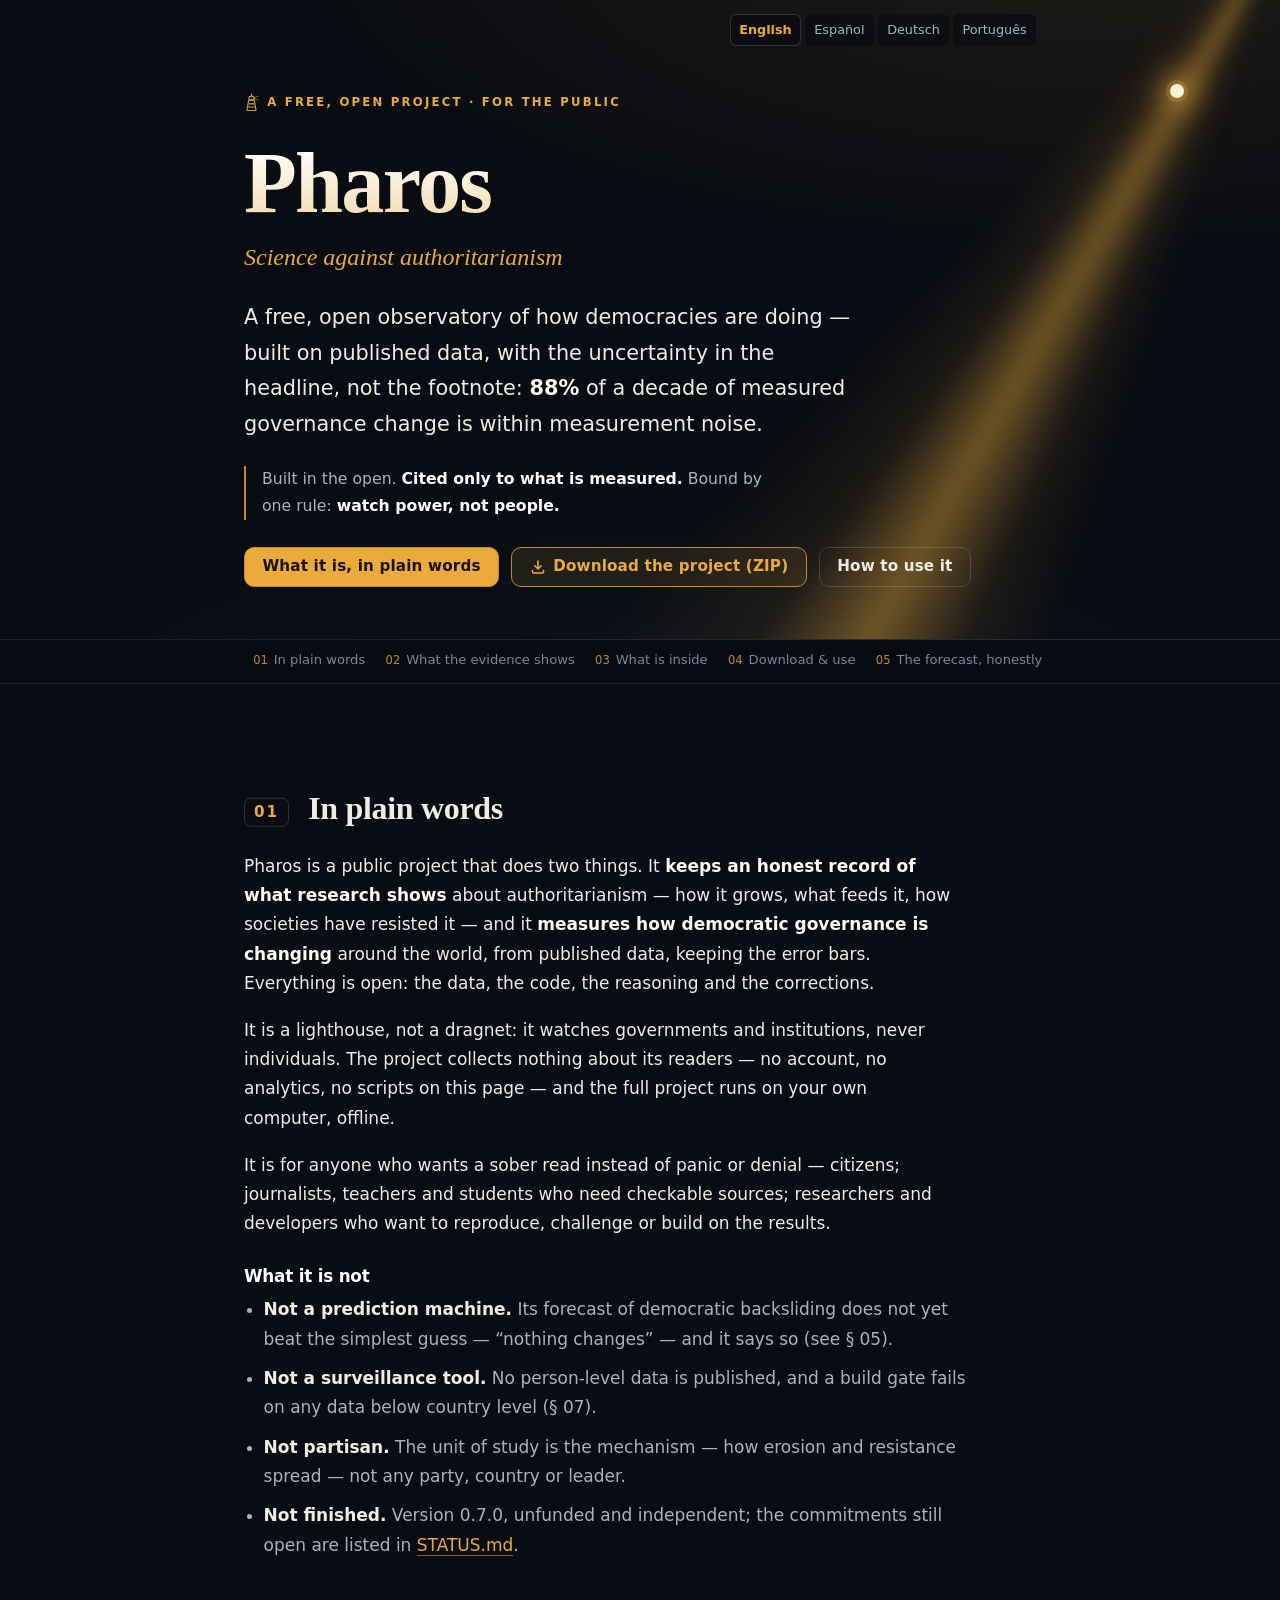
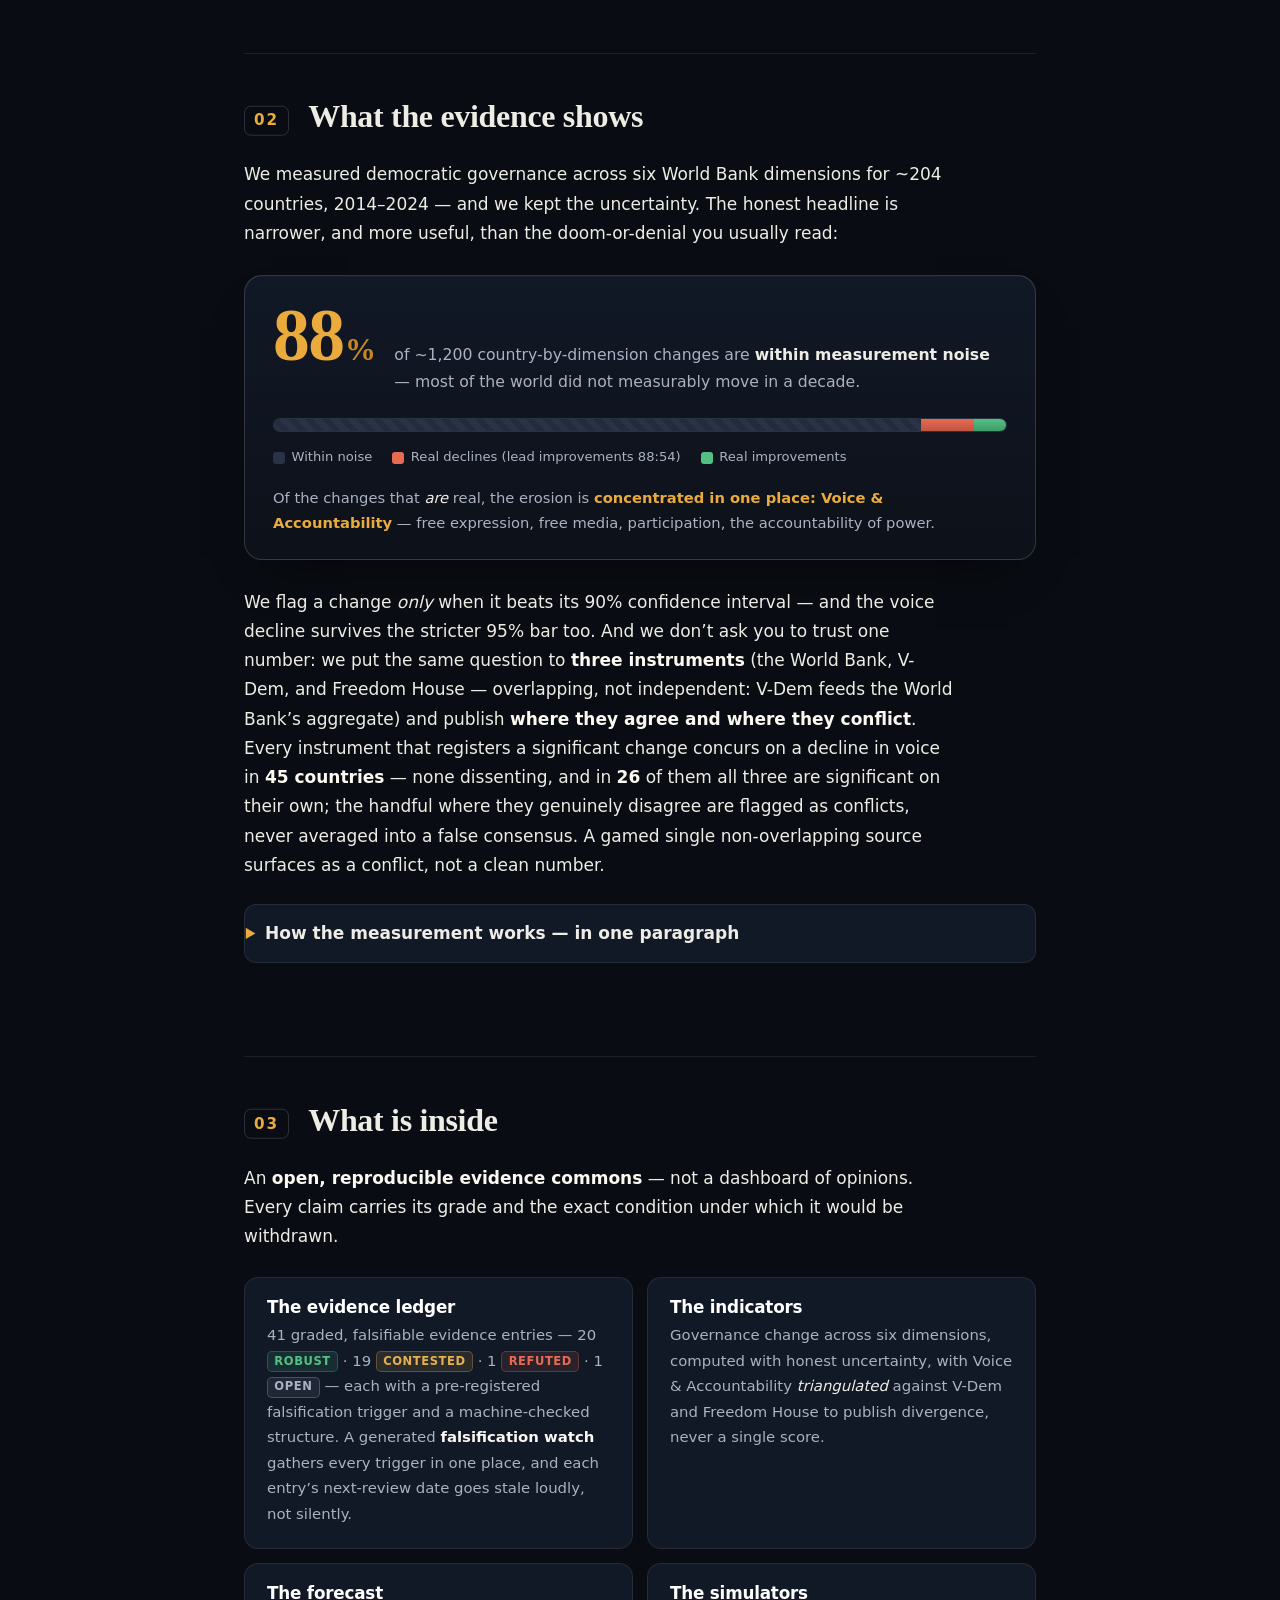
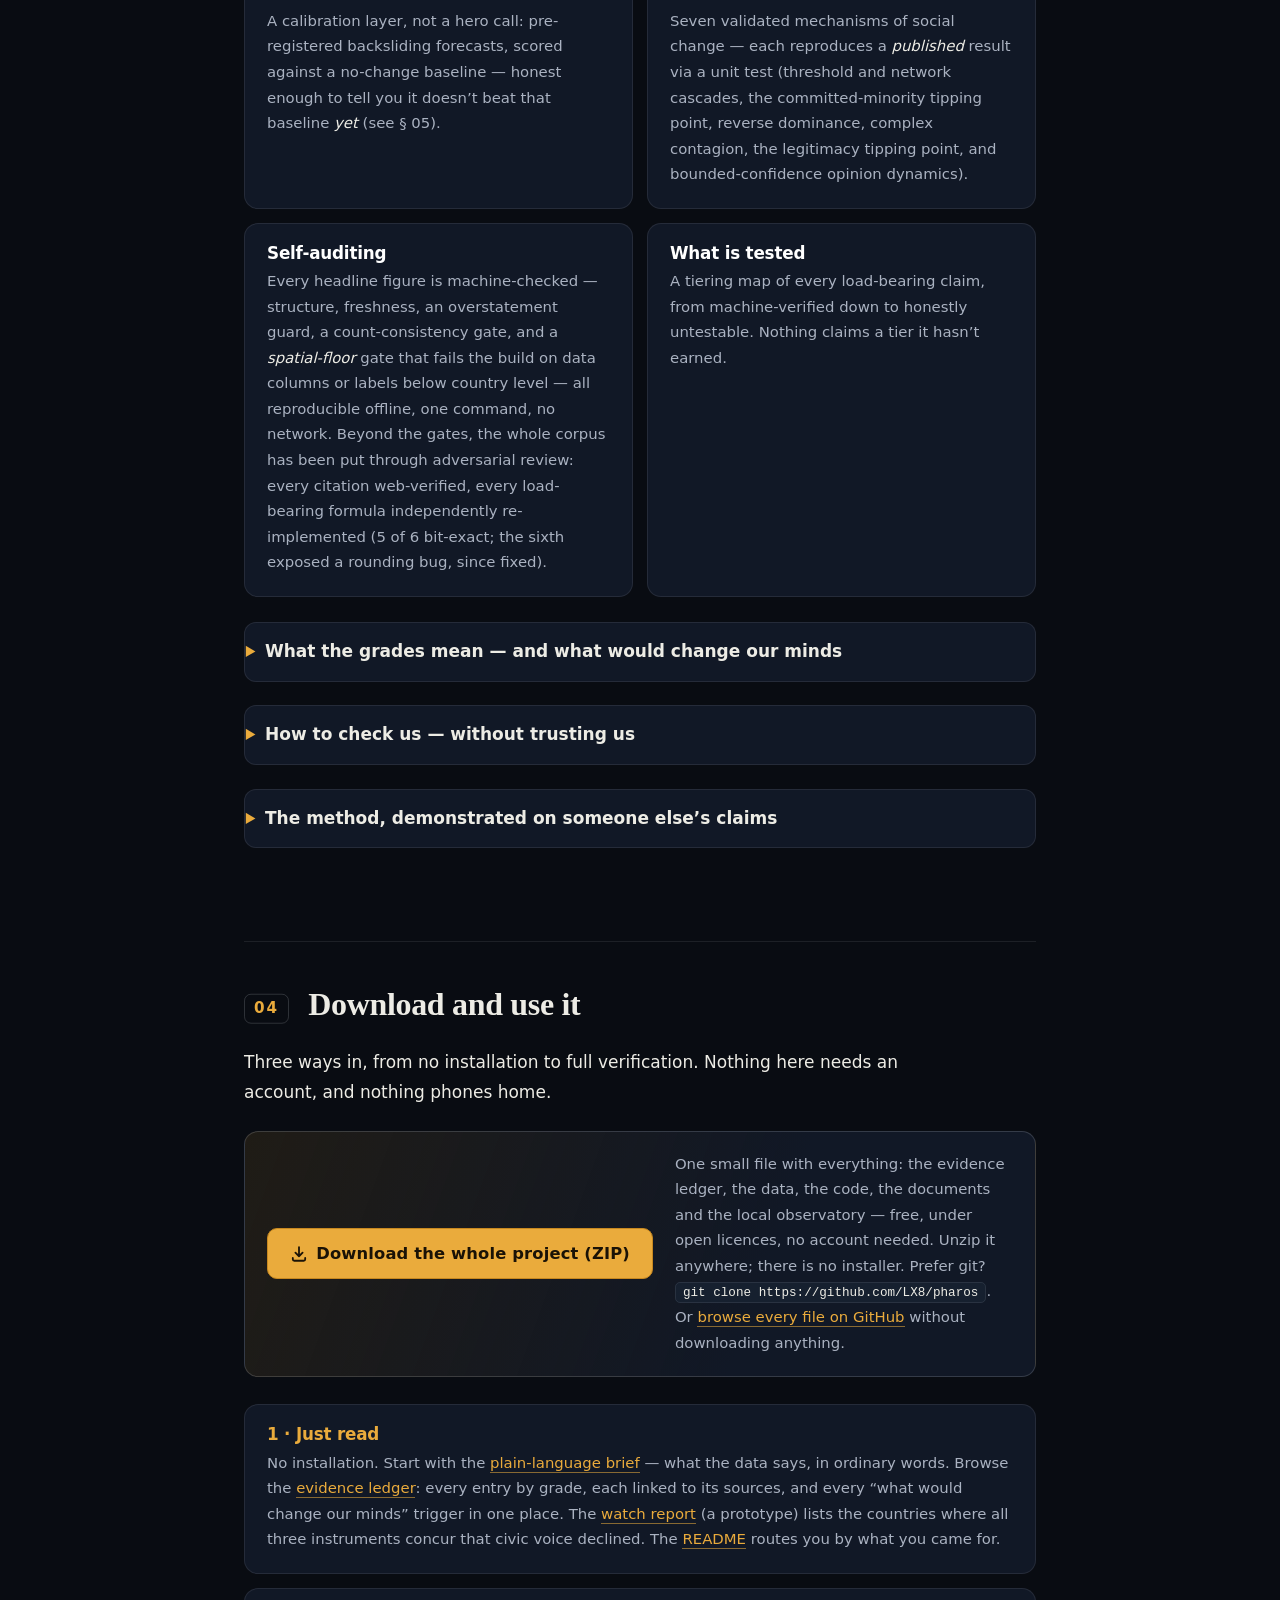
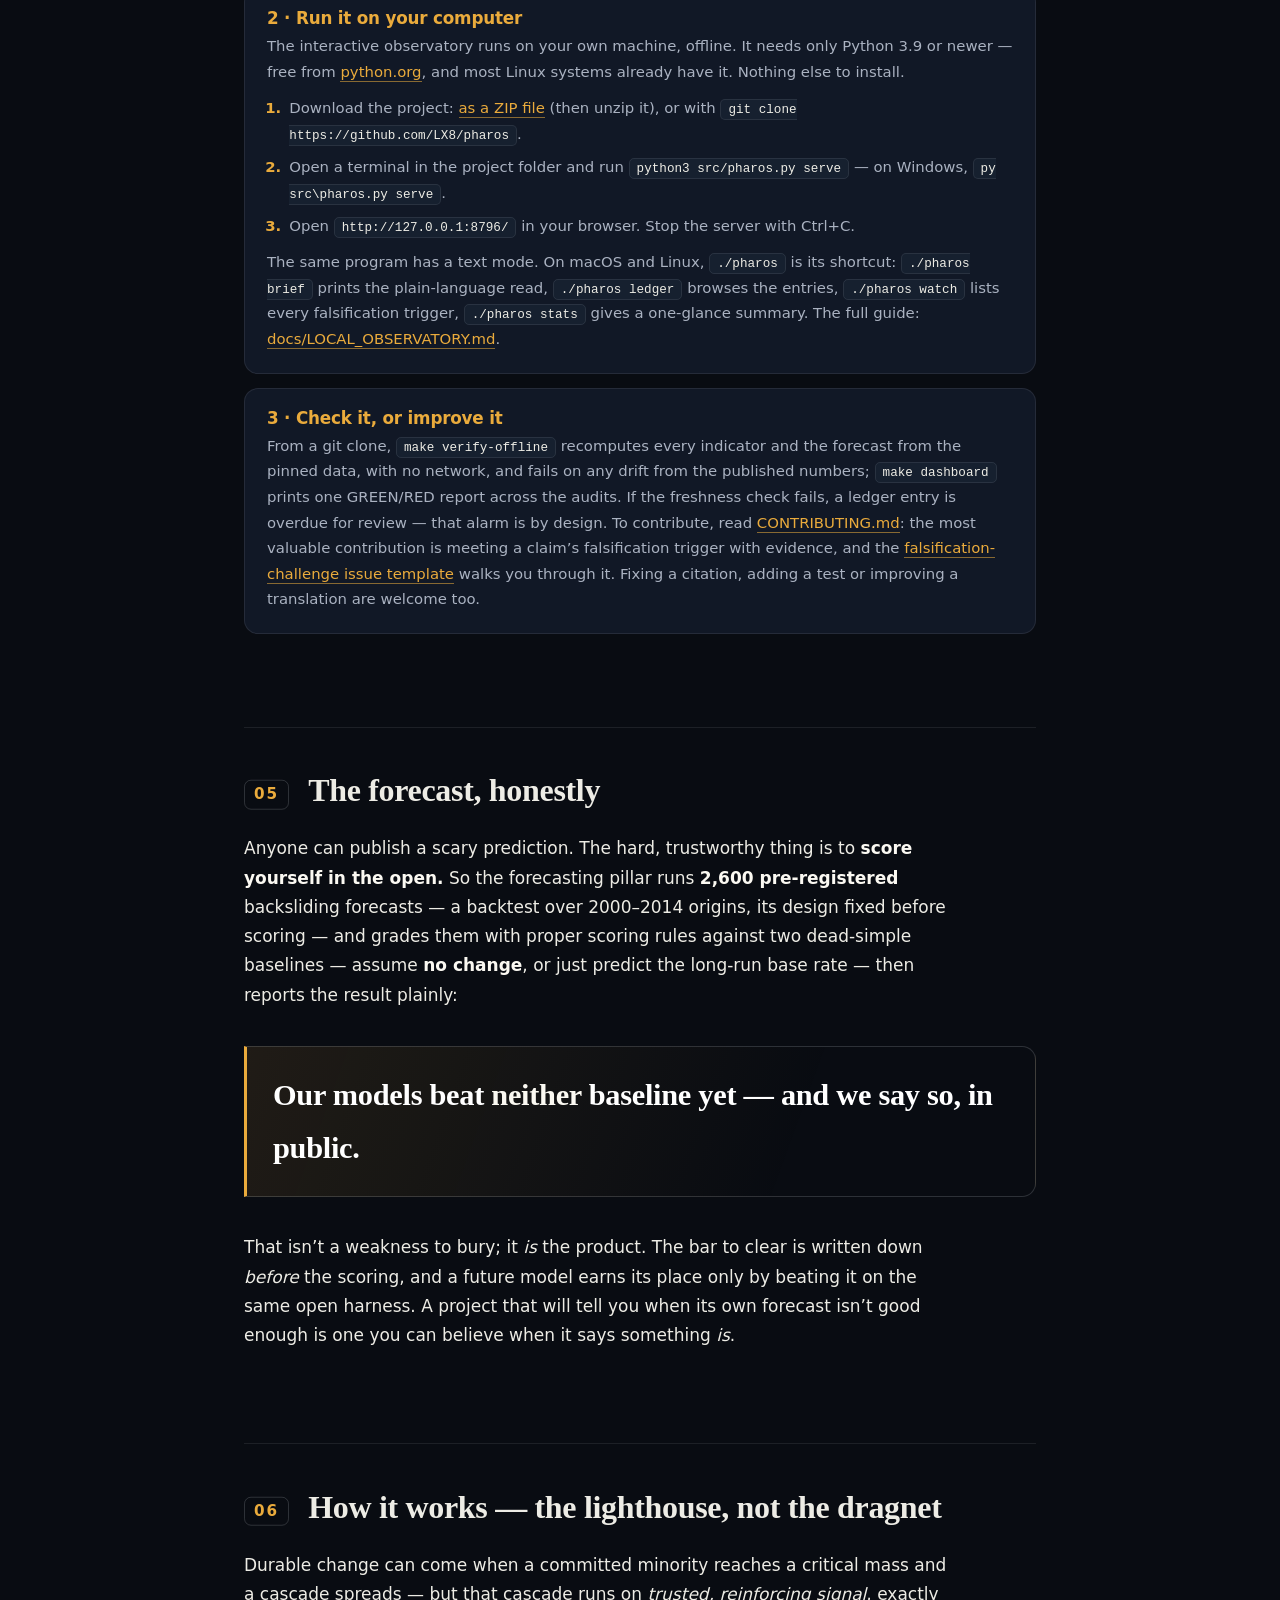
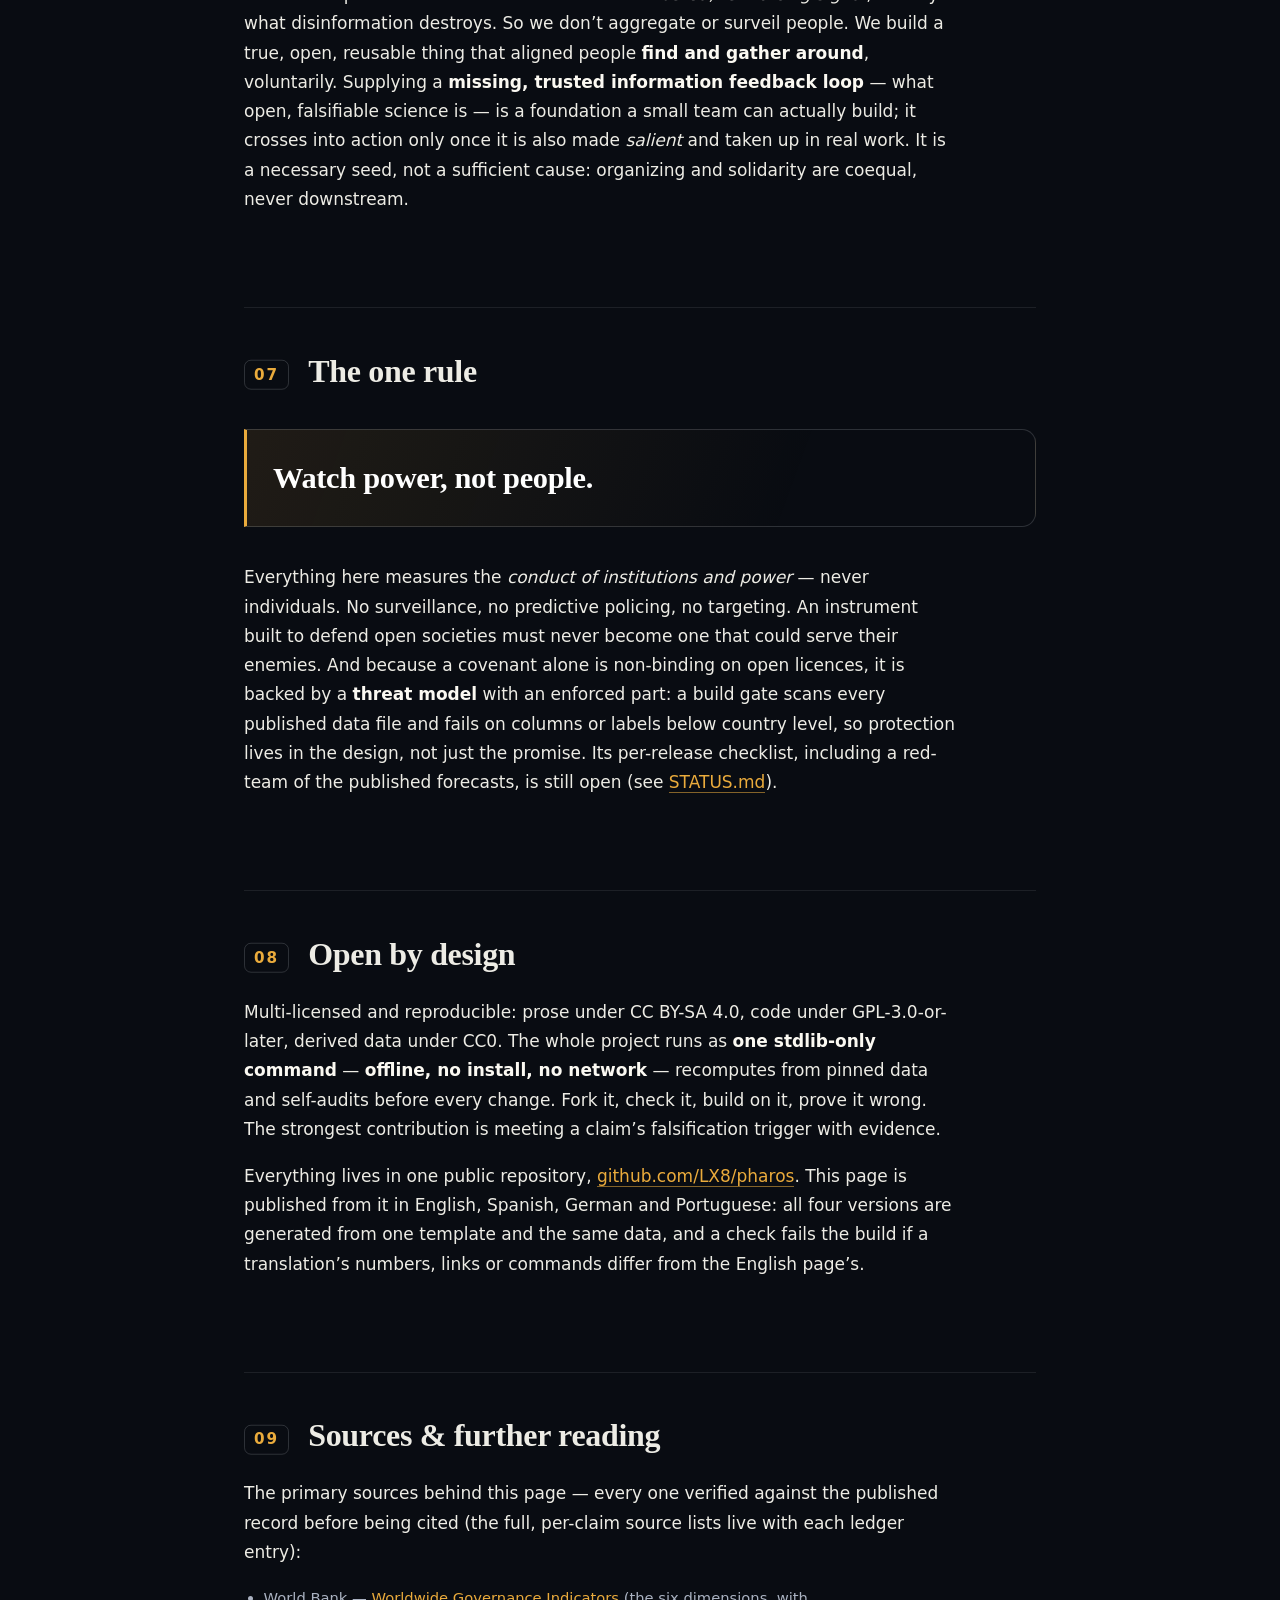
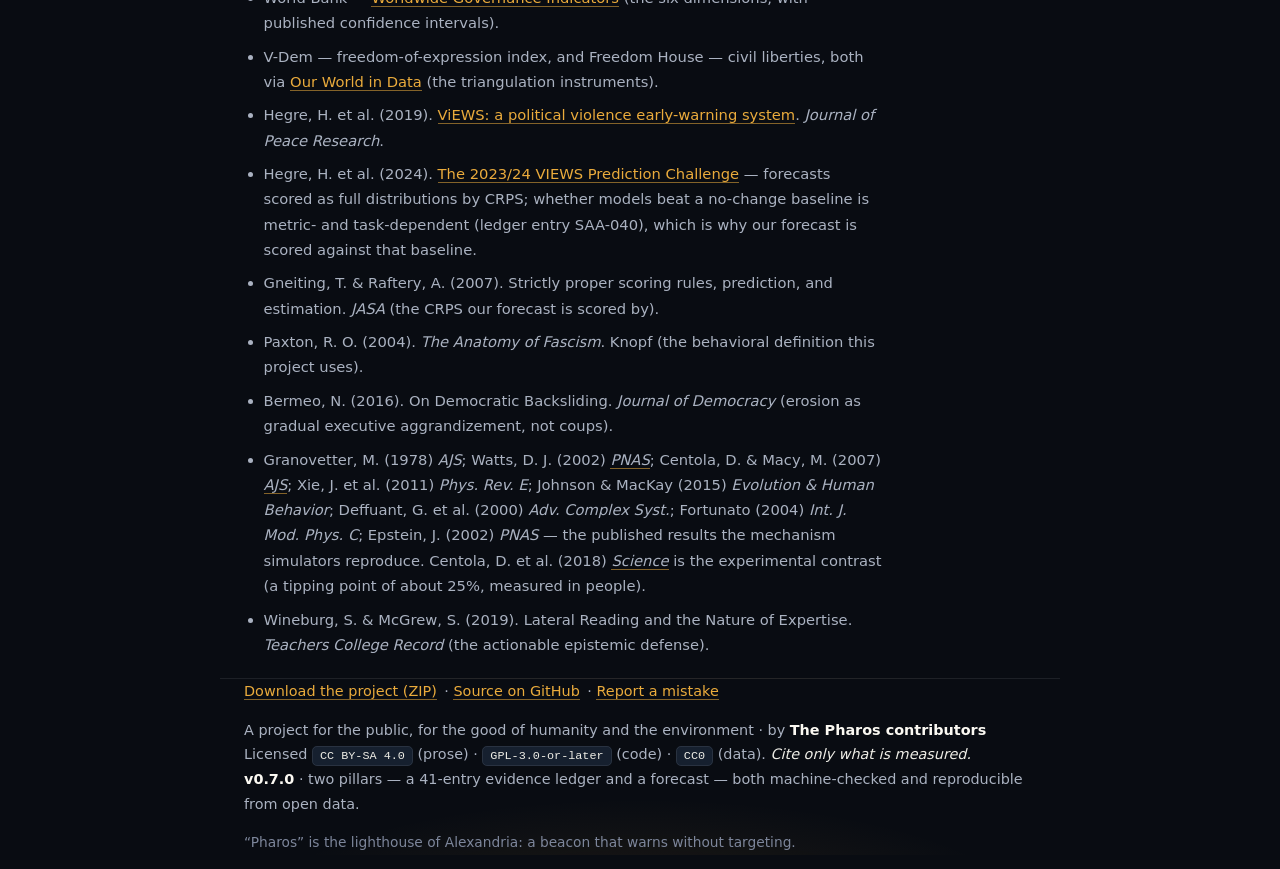
==== commit fea2d745: "Explain the project for everyone, in four languages, with a one-click download The landing page now " ====
--- a/site/index.html
+++ b/site/index.html
@@ -2,6 +2,8 @@
 <!--
 SPDX-FileCopyrightText: 2026 The Pharos contributors
 SPDX-License-Identifier: CC-BY-SA-4.0
+GENERATED by src/build_site.py from site/template.html and site/i18n/en.json — do not edit by hand.
+Regenerate with `make pages`; the site tests and `make verify-offline` fail if this file goes stale.
 The project's public landing page, published with GitHub Pages at https://lx8.github.io/pharos/ (see site/README.md).
 -->
 <html lang="en">
@@ -10,30 +12,34 @@
   <meta name="viewport" content="width=device-width, initial-scale=1">
   <meta name="theme-color" content="#090c12">
   <title>Pharos — open, honest science against authoritarianism</title>
-  <meta name="description" content="An open, reproducible evidence commons for containing authoritarianism — cited only to what is measured, bound by one rule: watch power, not people.">
-
-  <!-- Social card. Without these a shared link unfurls as a bare URL. The page is published at
-       https://lx8.github.io/pharos/, so canonical and og:url point there. og:image and
-       twitter:image wait for a 1200x630 social-card.png (see the commented block below); when it
-       ships, also add it to the cp line and the paths filter in .github/workflows/pages.yml. -->
+  <meta name="description" content="Pharos is a free, open observatory of democratic resilience: an honest record of what research shows about authoritarianism, a measurement of how governance is changing across ~204 countries, and the exact conditions that would change our minds. Watch power, not people.">
+
+  <!-- Social card. Without these a shared link unfurls as a bare URL. og:image and twitter:image
+       wait for a 1200x630 social-card.png (see the commented block below); when it ships, also add
+       it to the staging step and the paths filter in .github/workflows/pages.yml. -->
   <meta property="og:type" content="website">
   <meta property="og:site_name" content="Pharos">
   <meta property="og:locale" content="en_US">
-  <meta property="og:title" content="An evidence commons that publishes its own noise floor">
-  <meta property="og:description" content="Governance evidence with the uncertainty kept in the headline: 88% of a decade's measured change is within measurement noise. Graded, falsifiable, reproducible offline. Watch power, not people.">
+  <meta property="og:title" content="Pharos — science against authoritarianism, with the uncertainty in the headline">
+  <meta property="og:description" content="A free, open evidence commons: 88% of a decade's measured governance change is within measurement noise — and we lead with that. Graded, falsifiable, reproducible offline. Watch power, not people.">
   <!-- 'summary' until social-card.png ships — declaring a large-image card with no image
        renders broken on several platforms; flip it together with the image block below. -->
   <meta name="twitter:card" content="summary">
-  <meta name="twitter:title" content="An evidence commons that publishes its own noise floor">
-  <meta name="twitter:description" content="88% of a decade's measured governance change is within measurement noise — and we lead with that. Graded, falsifiable, reproducible offline.">
+  <meta name="twitter:title" content="Pharos — science against authoritarianism, with the uncertainty in the headline">
+  <meta name="twitter:description" content="A free, open evidence commons: 88% of a decade's measured governance change is within measurement noise — and we lead with that. Graded, falsifiable, reproducible offline. Watch power, not people.">
   <link rel="canonical" href="https://lx8.github.io/pharos/">
   <meta property="og:url" content="https://lx8.github.io/pharos/">
+  <link rel="alternate" hreflang="en" href="https://lx8.github.io/pharos/">
+  <link rel="alternate" hreflang="es" href="https://lx8.github.io/pharos/es/">
+  <link rel="alternate" hreflang="de" href="https://lx8.github.io/pharos/de/">
+  <link rel="alternate" hreflang="pt-BR" href="https://lx8.github.io/pharos/pt/">
+  <link rel="alternate" hreflang="x-default" href="https://lx8.github.io/pharos/">
   <!-- When social-card.png ships, uncomment this block and set twitter:card to summary_large_image:
   <meta property="og:image" content="https://lx8.github.io/pharos/social-card.png">
   <meta property="og:image:type" content="image/png">
   <meta property="og:image:width" content="1200">
   <meta property="og:image:height" content="630">
-  <meta property="og:image:alt" content="Pharos — 88% of a decade's measured governance change is within measurement noise.">
+  <meta property="og:image:alt" content="Pharos — most of a decade's measured governance change is within measurement noise.">
   <meta name="twitter:image" content="https://lx8.github.io/pharos/social-card.png">
   -->
 
@@ -43,6 +49,10 @@
 </head>
 <body>
   <a class="skip" href="#main">Skip to content</a>
+
+  <nav class="lang" aria-label="Language">
+    <div class="lang-inner"><a href="./" hreflang="en" lang="en" aria-current="page">English</a><a href="es/" hreflang="es" lang="es">Español</a><a href="de/" hreflang="de" lang="de">Deutsch</a><a href="pt/" hreflang="pt-BR" lang="pt-BR">Português</a></div>
+  </nav>
 
   <header class="hero">
     <span class="beam-cone" aria-hidden="true"></span>
@@ -56,15 +66,18 @@
           <path d="M8 4 V1.6" stroke="currentColor" stroke-width="1.2" stroke-linecap="round"/>
           <path d="M11 5.4 L15.2 4 M11 6.6 L15.2 8" stroke="currentColor" stroke-width="1" stroke-linecap="round" opacity=".6"/>
         </svg>
-        <span>Open evidence commons · containing authoritarianism</span>
+        <span>A free, open project · for the public</span>
       </p>
       <h1>Pharos</h1>
       <p class="subtitle">Science against authoritarianism</p>
-      <p class="lede">Open, honest science for containing authoritarianism — with the uncertainty in the headline, not the footnote: <b>88%</b> of a decade of measured governance change is within measurement noise.</p>
+      <p class="lede">A free, open observatory of how democracies are doing — built on published data, with the uncertainty in the headline, not the footnote: <b>88%</b> of a decade of measured governance change is within measurement noise.</p>
       <p class="rule">Built in the open. <b>Cited only to what is measured.</b> Bound by one rule: <b>watch power, not people.</b></p>
       <p class="cta">
-        <a class="btn btn-primary" href="#evidence">See what the evidence shows</a>
-        <a class="btn btn-ghost" href="#open">Check it yourself — offline, one command</a>
+        <a class="btn btn-primary" href="#plain">What it is, in plain words</a>
+        <a class="btn btn-dl" href="https://github.com/LX8/pharos/archive/refs/heads/main.zip">
+          <svg class="dl-icon" width="16" height="16" viewBox="0 0 16 16" fill="none" aria-hidden="true"><path d="M8 2v8m0 0L4.8 6.8M8 10l3.2-3.2M2.5 11.5v1.2c0 .7.6 1.3 1.3 1.3h8.4c.7 0 1.3-.6 1.3-1.3v-1.2" stroke="currentColor" stroke-width="1.6" stroke-linecap="round" stroke-linejoin="round"/></svg>
+          Download the project (ZIP)</a>
+        <a class="btn btn-ghost" href="#use">How to use it</a>
       </p>
     </div>
   </header>
@@ -72,28 +85,38 @@
 
   <nav class="secnav" aria-label="Sections">
     <div class="secnav-inner">
-      <a href="#evidence"><span class="secnav-n">01</span>What the evidence actually shows</a>
-      <a href="#what-this-is"><span class="secnav-n">02</span>What this is</a>
-      <a href="#forecast"><span class="secnav-n">03</span>What honesty looks like in a forecast</a>
-      <a href="#how-it-works"><span class="secnav-n">04</span>How it works</a>
-      <a href="#method"><span class="secnav-n">05</span>The method, demonstrated</a>
-      <a href="#one-rule"><span class="secnav-n">06</span>The one rule</a>
-      <a href="#open"><span class="secnav-n">07</span>Open by design</a>
-      <a href="#sources"><span class="secnav-n">08</span>Sources &amp; further reading</a>
+      <a href="#plain"><span class="secnav-n">01</span>In plain words</a>
+      <a href="#evidence"><span class="secnav-n">02</span>What the evidence shows</a>
+      <a href="#inside"><span class="secnav-n">03</span>What is inside</a>
+      <a href="#use"><span class="secnav-n">04</span>Download &amp; use</a>
+      <a href="#forecast"><span class="secnav-n">05</span>The forecast, honestly</a>
+      <a href="#how-it-works"><span class="secnav-n">06</span>How it works</a>
+      <a href="#one-rule"><span class="secnav-n">07</span>The one rule</a>
+      <a href="#open"><span class="secnav-n">08</span>Open by design</a>
+      <a href="#sources"><span class="secnav-n">09</span>Sources &amp; further reading</a>
     </div>
   </nav>
   <main class="wrap" id="main">
 
-    <h2 id="evidence"><span class="num" aria-hidden="true">01</span>What the evidence actually shows</h2>
-    <p>We measured democratic governance across six World Bank dimensions for ~204 countries,
-      2014&ndash;2024 &mdash; and we kept the uncertainty. The honest headline is narrower, and more
-      useful, than the doom-or-denial you usually read:</p>
+    <h2 id="plain"><span class="num" aria-hidden="true">01</span>In plain words</h2>
+    <p>Pharos is a public project that does two things. It <b>keeps an honest record of what research shows</b> about authoritarianism &mdash; how it grows, what feeds it, how societies have resisted it &mdash; and it <b>measures how democratic governance is changing</b> around the world, from published data, keeping the error bars. Everything is open: the data, the code, the reasoning and the corrections.</p>
+    <p>It is a lighthouse, not a dragnet: it watches governments and institutions, never individuals. The project collects nothing about its readers &mdash; no account, no analytics, no scripts on this page &mdash; and the full project runs on your own computer, offline.</p>
+    <p>It is for anyone who wants a sober read instead of panic or denial &mdash; citizens; journalists, teachers and students who need checkable sources; researchers and developers who want to reproduce, challenge or build on the results.</p>
+    <h3 class="sub">What it is not</h3>
+    <ul class="plain">
+      <li><b>Not a prediction machine.</b> Its forecast of democratic backsliding does not yet beat the simplest guess &mdash; &ldquo;nothing changes&rdquo; &mdash; and it says so (see &sect;&nbsp;05).</li>
+      <li><b>Not a surveillance tool.</b> No person-level data is published, and a build gate fails on any data below country level (&sect;&nbsp;07).</li>
+      <li><b>Not partisan.</b> The unit of study is the mechanism &mdash; how erosion and resistance spread &mdash; not any party, country or leader.</li>
+      <li><b>Not finished.</b> Version 0.7.0, unfunded and independent; the commitments still open are listed in <a href="https://github.com/LX8/pharos/blob/main/STATUS.md">STATUS.md</a>.</li>
+    </ul>
+
+    <h2 id="evidence"><span class="num" aria-hidden="true">02</span>What the evidence shows</h2>
+    <p>We measured democratic governance across six World Bank dimensions for ~204 countries, 2014&ndash;2024 &mdash; and we kept the uncertainty. The honest headline is narrower, and more useful, than the doom-or-denial you usually read:</p>
 
     <div class="finding">
       <div class="finding-head">
         <div class="bignum">88<span>%</span></div>
-        <p class="finding-sub">of ~1,200 country-by-dimension changes are <b>within measurement noise</b> &mdash;
-          most of the world did not measurably move in a decade.</p>
+        <p class="finding-sub">of ~1,200 country-by-dimension changes are <b>within measurement noise</b> &mdash; most of the world did not measurably move in a decade.</p>
       </div>
       <div class="bar" role="img" aria-label="Of all governance changes: 88% within measurement noise, about 7% real declines, about 4% real improvements.">
         <span class="seg seg-noise"   style="width:88.4%"></span>
@@ -105,60 +128,25 @@
         <li><i class="sw sw-decline"></i> Real declines (lead improvements 88:54)</li>
         <li><i class="sw sw-improve"></i> Real improvements</li>
       </ul>
-      <p class="finding-note">Of the changes that <em>are</em> real, the erosion is
-        <b>concentrated in one place: Voice &amp; Accountability</b> &mdash; free expression, free media,
-        participation, the accountability of power.</p>
-    </div>
-
-    <p>We flag a change <em>only</em> when it beats its 90% confidence interval &mdash; and the voice
-      decline survives the stricter 95% bar too. And we don&rsquo;t ask you to trust one number: we put the
-      same question to <b>three instruments</b> (the World Bank, V-Dem, and Freedom House &mdash; overlapping, not
-      independent: V-Dem feeds the World Bank&rsquo;s aggregate) and
-      publish <b>where they agree and where they conflict</b>. Every instrument that registers a
-      significant change concurs on a decline in voice in <b>45 countries</b> &mdash; none dissenting, and
-      in <b>26</b> of them all three are significant on their own; the handful where they genuinely
-      disagree are flagged as conflicts, never averaged into a false consensus. A gamed single
-      non-overlapping source surfaces as a conflict, not a clean number.</p>
+      <p class="finding-note">Of the changes that <em>are</em> real, the erosion is <b>concentrated in one place: Voice &amp; Accountability</b> &mdash; free expression, free media, participation, the accountability of power.</p>
+    </div>
+
+    <p>We flag a change <em>only</em> when it beats its 90% confidence interval &mdash; and the voice decline survives the stricter 95% bar too. And we don&rsquo;t ask you to trust one number: we put the same question to <b>three instruments</b> (the World Bank, V-Dem, and Freedom House &mdash; overlapping, not independent: V-Dem feeds the World Bank&rsquo;s aggregate) and publish <b>where they agree and where they conflict</b>. Every instrument that registers a significant change concurs on a decline in voice in <b>45 countries</b> &mdash; none dissenting, and in <b>26</b> of them all three are significant on their own; the handful where they genuinely disagree are flagged as conflicts, never averaged into a false consensus. A gamed single non-overlapping source surfaces as a conflict, not a clean number.</p>
 
     <details class="fold">
       <summary>How the measurement works &mdash; in one paragraph</summary>
-      <p>For each country and governance dimension, we take the change in the published 0&ndash;100 score
-        from 2014 to 2024. The World Bank publishes a 90% confidence interval with every score; from it we
-        derive the standard error and test the change with a two-sided z-test, flagging <em>decline</em> or
-        <em>improvement</em> only when the change exceeds what the combined measurement uncertainty allows.
-        Deliberately conservative: anything smaller stays unflagged, because it could be noise. The voice
-        finding is stress-tested twice more &mdash; it survives the stricter 95% bar and an alternative
-        time window &mdash; and the full method, code, and data ship in the repository, reproducible
-        offline with one command.</p>
-    </details>
-
-    <h2 id="what-this-is"><span class="num" aria-hidden="true">02</span>What this is</h2>
-    <p>An <b>open, reproducible evidence commons</b> on two pillars &mdash; not a dashboard of opinions.
-      Every claim carries its grade and the exact condition under which it would be withdrawn.</p>
+      <p>For each country and governance dimension, we take the change in the published 0&ndash;100 score from 2014 to 2024. The World Bank publishes a 90% confidence interval with every score; from it we derive the standard error and test the change with a two-sided z-test, flagging <em>decline</em> or <em>improvement</em> only when the change exceeds what the combined measurement uncertainty allows. Deliberately conservative: anything smaller stays unflagged, because it could be noise. The voice finding is stress-tested twice more &mdash; it survives the stricter 95% bar and an alternative time window &mdash; and the full method, code, and data ship in the repository, reproducible offline with one command.</p>
+    </details>
+
+    <h2 id="inside"><span class="num" aria-hidden="true">03</span>What is inside</h2>
+    <p>An <b>open, reproducible evidence commons</b> &mdash; not a dashboard of opinions. Every claim carries its grade and the exact condition under which it would be withdrawn.</p>
     <div class="grid">
-      <div class="card"><h3>The Evidence Ledger</h3><p>41 graded, falsifiable evidence entries
-        (<span class="grade g-robust">ROBUST</span> <span class="grade g-contested">CONTESTED</span>
-        <span class="grade g-refuted">REFUTED</span> <span class="grade g-open">OPEN</span>), each with a pre-registered falsification trigger and
-        a machine-checked structure. A generated <b>falsification watch</b> gathers every trigger in one
-        place, and each entry&rsquo;s next-review date goes stale loudly, not silently.</p></div>
-      <div class="card"><h3>The Forecast</h3><p>A calibration layer, not a hero call: pre-registered
-        backsliding forecasts, scored against a no-change baseline &mdash; honest enough to tell you it
-        doesn&rsquo;t beat that baseline <em>yet</em> (see &sect;&nbsp;03).</p></div>
-      <div class="card"><h3>The Indicators</h3><p>Governance change across six dimensions, computed with
-        honest uncertainty, with Voice &amp; Accountability <em>triangulated</em> against V-Dem and
-        Freedom House to publish divergence, never a single score.</p></div>
-      <div class="card"><h3>The Simulators</h3><p>Seven validated mechanisms of social change &mdash; each
-        reproduces a <em>published</em> result via a unit test (threshold and network cascades, the
-        committed-minority tipping point, reverse dominance, complex contagion, the legitimacy tipping
-        point, and bounded-confidence opinion dynamics).</p></div>
-      <div class="card"><h3>Self-auditing</h3><p>Every headline figure is machine-checked &mdash;
-        structure, freshness, an overstatement guard, a count-consistency gate, and a
-        <em>spatial-floor</em> gate that fails the build on data columns or labels below country level &mdash; all reproducible
-        offline, one command, no network. Beyond the gates, the whole corpus has been put through
-        adversarial review: every citation web-verified, every load-bearing formula independently re-implemented (5 of 6
-        bit-exact; the sixth exposed a rounding bug, since fixed).</p></div>
-      <div class="card"><h3>What&nbsp;is&nbsp;tested</h3><p>A tiering map of every load-bearing claim, from
-        machine-verified down to honestly untestable. Nothing claims a tier it hasn&rsquo;t earned.</p></div>
+      <div class="card"><h3>The evidence ledger</h3><p>41 graded, falsifiable evidence entries &mdash; 20 <span class="grade g-robust">ROBUST</span> &middot; 19 <span class="grade g-contested">CONTESTED</span> &middot; 1 <span class="grade g-refuted">REFUTED</span> &middot; 1 <span class="grade g-open">OPEN</span> &mdash; each with a pre-registered falsification trigger and a machine-checked structure. A generated <b>falsification watch</b> gathers every trigger in one place, and each entry&rsquo;s next-review date goes stale loudly, not silently.</p></div>
+      <div class="card"><h3>The indicators</h3><p>Governance change across six dimensions, computed with honest uncertainty, with Voice &amp; Accountability <em>triangulated</em> against V-Dem and Freedom House to publish divergence, never a single score.</p></div>
+      <div class="card"><h3>The forecast</h3><p>A calibration layer, not a hero call: pre-registered backsliding forecasts, scored against a no-change baseline &mdash; honest enough to tell you it doesn&rsquo;t beat that baseline <em>yet</em> (see &sect;&nbsp;05).</p></div>
+      <div class="card"><h3>The simulators</h3><p>Seven validated mechanisms of social change &mdash; each reproduces a <em>published</em> result via a unit test (threshold and network cascades, the committed-minority tipping point, reverse dominance, complex contagion, the legitimacy tipping point, and bounded-confidence opinion dynamics).</p></div>
+      <div class="card"><h3>Self-auditing</h3><p>Every headline figure is machine-checked &mdash; structure, freshness, an overstatement guard, a count-consistency gate, and a <em>spatial-floor</em> gate that fails the build on data columns or labels below country level &mdash; all reproducible offline, one command, no network. Beyond the gates, the whole corpus has been put through adversarial review: every citation web-verified, every load-bearing formula independently re-implemented (5 of 6 bit-exact; the sixth exposed a rounding bug, since fixed).</p></div>
+      <div class="card"><h3>What&nbsp;is&nbsp;tested</h3><p>A tiering map of every load-bearing claim, from machine-verified down to honestly untestable. Nothing claims a tier it hasn&rsquo;t earned.</p></div>
     </div>
 
     <details class="fold">
@@ -173,81 +161,67 @@
         <dt><span class="grade g-open">OPEN</span></dt>
         <dd>The evidence does not yet answer the question &mdash; and we say so.</dd>
       </dl>
-      <p>Every entry also pre-registers its <b>falsification trigger</b> &mdash; the specific observation
-        that would downgrade it. Meet a trigger with evidence and the grade moves: in public, dated, and
-        credited. That is the difference between an evidence commons and advocacy.</p>
+      <p>Every entry also pre-registers its <b>falsification trigger</b> &mdash; the specific observation that would downgrade it. Meet a trigger with evidence and the grade moves: in public, dated, and credited. That is the difference between an evidence commons and advocacy.</p>
     </details>
 
     <details class="fold">
       <summary>How to check us &mdash; without trusting us</summary>
-      <p>Trust should be <em>checkable</em>, not requested. The signals, each verifiable on your own
-        machine, offline: <b>self-correction on the record</b> &mdash; a REFUTED grade kept in public view,
-        a forecast whose published headline is its own negative result, and adversarial review rounds whose
-        findings against <em>our own work</em> are documented with their fixes. <b>Byte-exact
-        reproduction</b> &mdash; one command recomputes everything from pinned snapshots with no network and
-        fails on drift between code, data, and the pinned figures in the prose. <b>Pre-registered falsifiability</b> &mdash; every
-        entry&rsquo;s &ldquo;what would change our minds&rdquo; collected in one watchlist.
-        <b>Uncertainty as the headline</b> &mdash; the noise floor is the most prominent number we publish,
-        and disagreement between instruments is surfaced, never blended. <b>No funder to please</b> &mdash;
-        currently unfunded and independent; if that ever changes, disclosure comes first.</p>
-      <p>The full list, one verification command per signal, ships in the repo as
-        <a href="https://github.com/LX8/pharos/blob/main/docs/TRUST_SIGNALS.md"><code>docs/TRUST_SIGNALS.md</code></a>. The one-command version: <code>make verify-offline</code>.</p>
-    </details>
-
-    <h2 id="forecast"><span class="num" aria-hidden="true">03</span>What honesty looks like in a forecast</h2>
-    <p>Anyone can publish a scary prediction. The hard, trustworthy thing is to <b>score yourself in the
-      open.</b> So the forecasting pillar runs <b>2,600 pre-registered</b> backsliding forecasts &mdash; a backtest over 2000&ndash;2014
-      origins, its design fixed before scoring &mdash; and grades
-      them with proper scoring rules against two dead-simple baselines &mdash; assume <b>no change</b>, or
-      just predict the long-run base rate &mdash; then reports the result plainly:</p>
+      <p>Trust should be <em>checkable</em>, not requested. The signals, each verifiable on your own machine, offline: <b>self-correction on the record</b> &mdash; a REFUTED grade kept in public view, a forecast whose published headline is its own negative result, and adversarial review rounds whose findings against <em>our own work</em> are documented with their fixes. <b>Byte-exact reproduction</b> &mdash; one command recomputes everything from pinned snapshots with no network and fails on drift between code, data, and the pinned figures in the prose. <b>Pre-registered falsifiability</b> &mdash; every entry&rsquo;s &ldquo;what would change our minds&rdquo; collected in one watchlist. <b>Uncertainty as the headline</b> &mdash; the noise floor is the most prominent number we publish, and disagreement between instruments is surfaced, never blended. <b>No funder to please</b> &mdash; currently unfunded and independent; if that ever changes, disclosure comes first.</p>
+      <p>The full list, one verification command per signal, ships in the repo as <a href="https://github.com/LX8/pharos/blob/main/docs/TRUST_SIGNALS.md"><code>docs/TRUST_SIGNALS.md</code></a>. The one-command version: <code>make verify-offline</code>.</p>
+    </details>
+
+    <details class="fold">
+      <summary>The method, demonstrated on someone else&rsquo;s claims</summary>
+      <p>We hold the same bar to ourselves and to others &mdash; adversarial, steelmanned, graded. As a worked example, we ran the verification on a famous set of public claims: of Graham Hancock&rsquo;s ten major claims, <b>0 were supported and 5 refuted</b> &mdash; while fairly crediting the few real things mainstream science has had to update on. The discipline, not the verdict, is the product.</p>
+    </details>
+
+    <h2 id="use"><span class="num" aria-hidden="true">04</span>Download and use it</h2>
+    <p>Three ways in, from no installation to full verification. Nothing here needs an account, and nothing phones home.</p>
+    <div class="download" id="download">
+      <a class="btn btn-primary btn-big" href="https://github.com/LX8/pharos/archive/refs/heads/main.zip">
+        <svg class="dl-icon" width="18" height="18" viewBox="0 0 16 16" fill="none" aria-hidden="true"><path d="M8 2v8m0 0L4.8 6.8M8 10l3.2-3.2M2.5 11.5v1.2c0 .7.6 1.3 1.3 1.3h8.4c.7 0 1.3-.6 1.3-1.3v-1.2" stroke="currentColor" stroke-width="1.6" stroke-linecap="round" stroke-linejoin="round"/></svg>
+        Download the whole project (ZIP)</a>
+      <p>One small file with everything: the evidence ledger, the data, the code, the documents and the local observatory &mdash; free, under open licences, no account needed. Unzip it anywhere; there is no installer. Prefer git? <code>git clone https://github.com/LX8/pharos</code>. Or <a href="https://github.com/LX8/pharos">browse every file on GitHub</a> without downloading anything.</p>
+    </div>
+    <div class="paths">
+      <div class="card path">
+        <h3>1 · Just read</h3>
+        <p>No installation. Start with the <a href="https://github.com/LX8/pharos/blob/main/docs/BRIEF.md">plain-language brief</a> &mdash; what the data says, in ordinary words. Browse the <a href="https://github.com/LX8/pharos/blob/main/ledger/INDEX.md">evidence ledger</a>: every entry by grade, each linked to its sources, and every &ldquo;what would change our minds&rdquo; trigger in one place. The <a href="https://github.com/LX8/pharos/blob/main/docs/WATCH_REPORT.md">watch report</a> (a prototype) lists the countries where all three instruments concur that civic voice declined. The <a href="https://github.com/LX8/pharos">README</a> routes you by what you came for.</p>
+      </div>
+      <div class="card path">
+        <h3>2 · Run it on your computer</h3>
+        <p>The interactive observatory runs on your own machine, offline. It needs only Python 3.9 or newer &mdash; free from <a href="https://www.python.org/downloads/">python.org</a>, and most Linux systems already have it. Nothing else to install.</p>
+        <ol class="steps">
+          <li>Download the project: <a href="https://github.com/LX8/pharos/archive/refs/heads/main.zip">as a ZIP file</a> (then unzip it), or with <code>git clone https://github.com/LX8/pharos</code>.</li>
+          <li>Open a terminal in the project folder and run <code>python3 src/pharos.py serve</code> &mdash; on Windows, <code>py src\pharos.py serve</code>.</li>
+          <li>Open <code>http://127.0.0.1:8796/</code> in your browser. Stop the server with Ctrl+C.</li>
+        </ol>
+        <p>The same program has a text mode. On macOS and Linux, <code>./pharos</code> is its shortcut: <code>./pharos brief</code> prints the plain-language read, <code>./pharos ledger</code> browses the entries, <code>./pharos watch</code> lists every falsification trigger, <code>./pharos stats</code> gives a one-glance summary. The full guide: <a href="https://github.com/LX8/pharos/blob/main/docs/LOCAL_OBSERVATORY.md">docs/LOCAL_OBSERVATORY.md</a>.</p>
+      </div>
+      <div class="card path">
+        <h3>3 · Check it, or improve it</h3>
+        <p>From a git clone, <code>make verify-offline</code> recomputes every indicator and the forecast from the pinned data, with no network, and fails on any drift from the published numbers; <code>make dashboard</code> prints one GREEN/RED report across the audits. If the freshness check fails, a ledger entry is overdue for review &mdash; that alarm is by design. To contribute, read <a href="https://github.com/LX8/pharos/blob/main/CONTRIBUTING.md">CONTRIBUTING.md</a>: the most valuable contribution is meeting a claim&rsquo;s falsification trigger with evidence, and the <a href="https://github.com/LX8/pharos/issues/new/choose">falsification-challenge issue template</a> walks you through it. Fixing a citation, adding a test or improving a translation are welcome too.</p>
+      </div>
+    </div>
+
+    <h2 id="forecast"><span class="num" aria-hidden="true">05</span>The forecast, honestly</h2>
+    <p>Anyone can publish a scary prediction. The hard, trustworthy thing is to <b>score yourself in the open.</b> So the forecasting pillar runs <b>2,600 pre-registered</b> backsliding forecasts &mdash; a backtest over 2000&ndash;2014 origins, its design fixed before scoring &mdash; and grades them with proper scoring rules against two dead-simple baselines &mdash; assume <b>no change</b>, or just predict the long-run base rate &mdash; then reports the result plainly:</p>
     <blockquote>Our models beat <b>neither</b> baseline yet &mdash; and we say so, in public.</blockquote>
-    <p>That isn&rsquo;t a weakness to bury; it <em>is</em> the product. The bar to clear is written down
-      <em>before</em> the scoring, and a future model earns its place only by beating it on the same open
-      harness. A project that will tell you when its own forecast isn&rsquo;t good enough is one you can
-      believe when it says something <em>is</em>.</p>
-
-    <h2 id="how-it-works"><span class="num" aria-hidden="true">04</span>How it works &mdash; the lighthouse, not the dragnet</h2>
-    <p>Durable change can come when a committed minority reaches a critical mass and a cascade spreads
-      &mdash; but that cascade runs on <em>trusted, reinforcing signal</em>, exactly what disinformation
-      destroys. So we don&rsquo;t aggregate or surveil people. We build a true, open, reusable thing that
-      aligned people <b>find and gather around</b>, voluntarily. Supplying a <b>missing, trusted
-      information feedback loop</b> &mdash; what open, falsifiable science is &mdash; is a foundation a
-      small team can actually build; it crosses into action only once it is also made <em>salient</em>
-      and taken up in real work. It is a necessary seed, not a sufficient cause:
-      organizing and solidarity are coequal, never downstream.</p>
-
-    <h2 id="method"><span class="num" aria-hidden="true">05</span>The method, demonstrated</h2>
-    <p>We hold the same bar to ourselves and to others &mdash; adversarial, steelmanned, graded. As a
-      worked example, we ran the verification on a famous set of public claims: of Graham Hancock&rsquo;s
-      ten major claims, <b>0 were supported and 5 refuted</b> &mdash; while fairly crediting the few real
-      things mainstream science has had to update on. The discipline, not the verdict, is the product.</p>
-
-    <h2 id="one-rule"><span class="num" aria-hidden="true">06</span>The one rule</h2>
+    <p>That isn&rsquo;t a weakness to bury; it <em>is</em> the product. The bar to clear is written down <em>before</em> the scoring, and a future model earns its place only by beating it on the same open harness. A project that will tell you when its own forecast isn&rsquo;t good enough is one you can believe when it says something <em>is</em>.</p>
+
+    <h2 id="how-it-works"><span class="num" aria-hidden="true">06</span>How it works &mdash; the lighthouse, not the dragnet</h2>
+    <p>Durable change can come when a committed minority reaches a critical mass and a cascade spreads &mdash; but that cascade runs on <em>trusted, reinforcing signal</em>, exactly what disinformation destroys. So we don&rsquo;t aggregate or surveil people. We build a true, open, reusable thing that aligned people <b>find and gather around</b>, voluntarily. Supplying a <b>missing, trusted information feedback loop</b> &mdash; what open, falsifiable science is &mdash; is a foundation a small team can actually build; it crosses into action only once it is also made <em>salient</em> and taken up in real work. It is a necessary seed, not a sufficient cause: organizing and solidarity are coequal, never downstream.</p>
+
+    <h2 id="one-rule"><span class="num" aria-hidden="true">07</span>The one rule</h2>
     <blockquote>Watch power, not people.</blockquote>
-    <p>Everything here measures the <em>conduct of institutions and power</em> &mdash; never individuals.
-      No surveillance, no predictive policing, no targeting. An instrument built to defend open societies
-      must never become one that could serve their enemies. And because a covenant alone is non-binding on
-      open licences, it is backed by a <b>threat model</b> with an enforced part: a build gate scans every published data
-      file and fails on columns or labels below country level, so protection lives in the design, not just
-      the promise. Its per-release checklist, including a red-team of the published forecasts, is still
-      open (see <a href="https://github.com/LX8/pharos/blob/main/STATUS.md">STATUS.md</a>).</p>
-
-    <h2 id="open"><span class="num" aria-hidden="true">07</span>Open by design</h2>
-    <p>Multi-licensed and reproducible: prose under CC&nbsp;BY-SA&nbsp;4.0, code under GPL-3.0-or-later, derived
-      data under CC0. The whole project runs as <b>one stdlib-only command</b> &mdash; <code>./pharos</code>
-      browses the graded entries, prints the indicators and the forecast, and re-runs the audits &mdash;
-      <b>offline, no install, no network</b>. Everything recomputes from pinned data and self-audits
-      before every change. Fork it, check it, build on it, prove it wrong. The strongest contribution is
-      meeting a claim&rsquo;s falsification trigger with evidence.</p>
-    <p>Everything lives in one public repository, <a href="https://github.com/LX8/pharos">github.com/LX8/pharos</a>.
-      Clone it and run <code>make verify-offline</code> to recompute the indicators and the forecast
-      and re-run every audit, or <code>./pharos serve</code> to explore the evidence in a local
-      browser app. If the freshness check fails, a ledger entry is overdue for review &mdash; that alarm
-      is by design.</p>
-
-    <h2 id="sources"><span class="num" aria-hidden="true">08</span>Sources &amp; further reading</h2>
-    <p>The primary sources behind this page &mdash; every one verified against the published record before
-      being cited (the full, per-claim source lists live with each ledger entry):</p>
+    <p>Everything here measures the <em>conduct of institutions and power</em> &mdash; never individuals. No surveillance, no predictive policing, no targeting. An instrument built to defend open societies must never become one that could serve their enemies. And because a covenant alone is non-binding on open licences, it is backed by a <b>threat model</b> with an enforced part: a build gate scans every published data file and fails on columns or labels below country level, so protection lives in the design, not just the promise. Its per-release checklist, including a red-team of the published forecasts, is still open (see <a href="https://github.com/LX8/pharos/blob/main/STATUS.md">STATUS.md</a>).</p>
+
+    <h2 id="open"><span class="num" aria-hidden="true">08</span>Open by design</h2>
+    <p>Multi-licensed and reproducible: prose under CC&nbsp;BY-SA&nbsp;4.0, code under GPL-3.0-or-later, derived data under CC0. The whole project runs as <b>one stdlib-only command</b> &mdash; <b>offline, no install, no network</b> &mdash; recomputes from pinned data and self-audits before every change. Fork it, check it, build on it, prove it wrong. The strongest contribution is meeting a claim&rsquo;s falsification trigger with evidence.</p>
+    <p>Everything lives in one public repository, <a href="https://github.com/LX8/pharos">github.com/LX8/pharos</a>. This page is published from it in English, Spanish, German and Portuguese: all four versions are generated from one template and the same data, and a check fails the build if a translation&rsquo;s numbers, links or commands differ from the English page&rsquo;s.</p>
+
+    <h2 id="sources"><span class="num" aria-hidden="true">09</span>Sources &amp; further reading</h2>
+    <p>The primary sources behind this page &mdash; every one verified against the published record before being cited (the full, per-claim source lists live with each ledger entry):</p>
     <ul class="refs">
       <li>World Bank &mdash; <a href="https://www.worldbank.org/en/publication/worldwide-governance-indicators" rel="noopener">Worldwide Governance Indicators</a> (the six dimensions, with published confidence intervals).</li>
       <li>V-Dem &mdash; freedom-of-expression index, and Freedom House &mdash; civil liberties, both via <a href="https://ourworldindata.org" rel="noopener">Our World in Data</a> (the triangulation instruments).</li>
@@ -263,12 +237,8 @@
   </main>
 
   <footer class="wrap">
-    <p class="lic">A project for the public, for the good of humanity and the environment &middot;
-      by <b>The Pharos contributors</b><br>
-      Licensed <code>CC&nbsp;BY-SA&nbsp;4.0</code> (prose) &middot; <code>GPL-3.0-or-later</code> (code) &middot;
-      <code>CC0</code> (data). <em>Cite only what is measured.</em><br>
-      <b>v0.7.0</b> &middot; two pillars &mdash; a 41-entry evidence ledger and a forecast &mdash; both
-      machine-checked and reproducible from open data.</p>
+    <p class="links"><a href="https://github.com/LX8/pharos/archive/refs/heads/main.zip">Download the project (ZIP)</a> &middot; <a href="https://github.com/LX8/pharos">Source on GitHub</a> &middot; <a href="https://github.com/LX8/pharos/issues/new/choose">Report a mistake</a></p>
+    <p class="lic">A project for the public, for the good of humanity and the environment &middot; by <b>The Pharos contributors</b><br>Licensed <code>CC&nbsp;BY-SA&nbsp;4.0</code> (prose) &middot; <code>GPL-3.0-or-later</code> (code) &middot; <code>CC0</code> (data). <em>Cite only what is measured.</em><br><b>v0.7.0</b> &middot; two pillars &mdash; a 41-entry evidence ledger and a forecast &mdash; both machine-checked and reproducible from open data.</p>
     <p class="small">&ldquo;Pharos&rdquo; is the lighthouse of Alexandria: a beacon that warns without targeting.</p>
   </footer>
 </body>
--- a/site/style.css
+++ b/site/style.css
@@ -303,6 +303,8 @@
   border: 1px solid var(--line);
 }
 main a code { color: inherit; }
+/* commands and URLs in chips must wrap on a phone rather than push the page sideways */
+main code { overflow-wrap: anywhere; }
 
 /* ---- footer ---------------------------------------------------------- */
 footer {
@@ -384,3 +386,55 @@
   .btn:hover { transform: none; }
   .hero .lamp { animation: none; }
 }
+
+/* ---- language switcher ------------------------------------------------ */
+/* Four generated pages (en at the root, es/de/pt one level down) share this stylesheet. The
+   switcher overlays the top of the hero; plain links, no script, each naming its language in
+   that language, with the current page marked by aria-current (not by colour alone). */
+.lang { position: absolute; top: 0; left: 0; right: 0; z-index: 25; }
+.lang-inner {
+  max-width: var(--max); margin: 0 auto; padding: 14px 24px 0;
+  display: flex; flex-wrap: wrap; justify-content: flex-end; gap: 4px;
+}
+.lang a {
+  font-size: .8rem; color: var(--ink-soft); padding: .3em .65em; border-radius: 6px;
+  border: 1px solid transparent; border-bottom: 1px solid transparent;
+  background: var(--bg);
+  background: color-mix(in srgb, var(--bg) 72%, transparent);
+}
+.lang a:hover { color: #ffd178; border-color: var(--line-2); }
+.lang a[aria-current="page"] { color: var(--beam); border-color: var(--line-2); font-weight: 600; }
+/* on a phone the switcher spans the hero's top edge: drop the lamp's glow below it */
+@media (max-width: 600px) { .hero .lamp { top: 66px; } }
+
+/* ---- plain-language and how-to sections ------------------------------- */
+h3.sub { font-size: 1.05rem; color: #fff; margin: 1.7em 0 .55em; }
+ul.plain { margin: 0 0 1.2em; padding-left: 1.15em; }
+ul.plain li { margin: 0 0 .6em; color: var(--ink-soft); max-width: 66ch; }
+ul.plain li b { color: var(--ink); }
+.paths { display: grid; gap: 14px; margin: 1.5em 0; }
+.path h3 { color: var(--beam); }
+.path p + p, .path p + ol, .path ol + p { margin-top: .75em; }
+ol.steps { margin: .75em 0 0; padding-left: 1.3em; color: var(--ink-soft); font-size: .93rem; }
+ol.steps li { margin: 0 0 .5em; padding-left: .2em; }
+ol.steps li::marker { color: var(--beam); font-weight: 600; }
+
+/* ---- download ---------------------------------------------------------- */
+/* The whole project is one small ZIP from GitHub: a one-click button in the hero and a panel at
+   the top of "Download and use", so nobody has to find GitHub's own Code menu. */
+.btn-dl { color: var(--beam); background: var(--beam-haze); border-color: var(--beam-deep); }
+.btn-dl:hover { color: #1a1206; background: #ffd178; border-color: var(--beam-deep); transform: translateY(-2px); }
+.dl-icon { flex: none; }
+.download {
+  display: flex; flex-wrap: wrap; align-items: center; gap: 14px 22px;
+  margin: 1.4em 0 1.6em; padding: 20px 22px;
+  background: linear-gradient(110deg, rgba(234,171,60,.10), var(--panel) 65%);
+  border: 1px solid var(--line-2); border-radius: 14px;
+}
+.download p { flex: 1 1 22em; margin: 0; color: var(--ink-soft); font-size: .93rem; }
+.btn-big { padding: .95em 1.35em; font-size: 1.02rem; }
+footer .links { margin-bottom: 1em; }
+footer .links a { margin-right: .2em; }
+@media (prefers-reduced-motion: reduce) {
+  .btn-dl:hover { transform: none; }
+}
